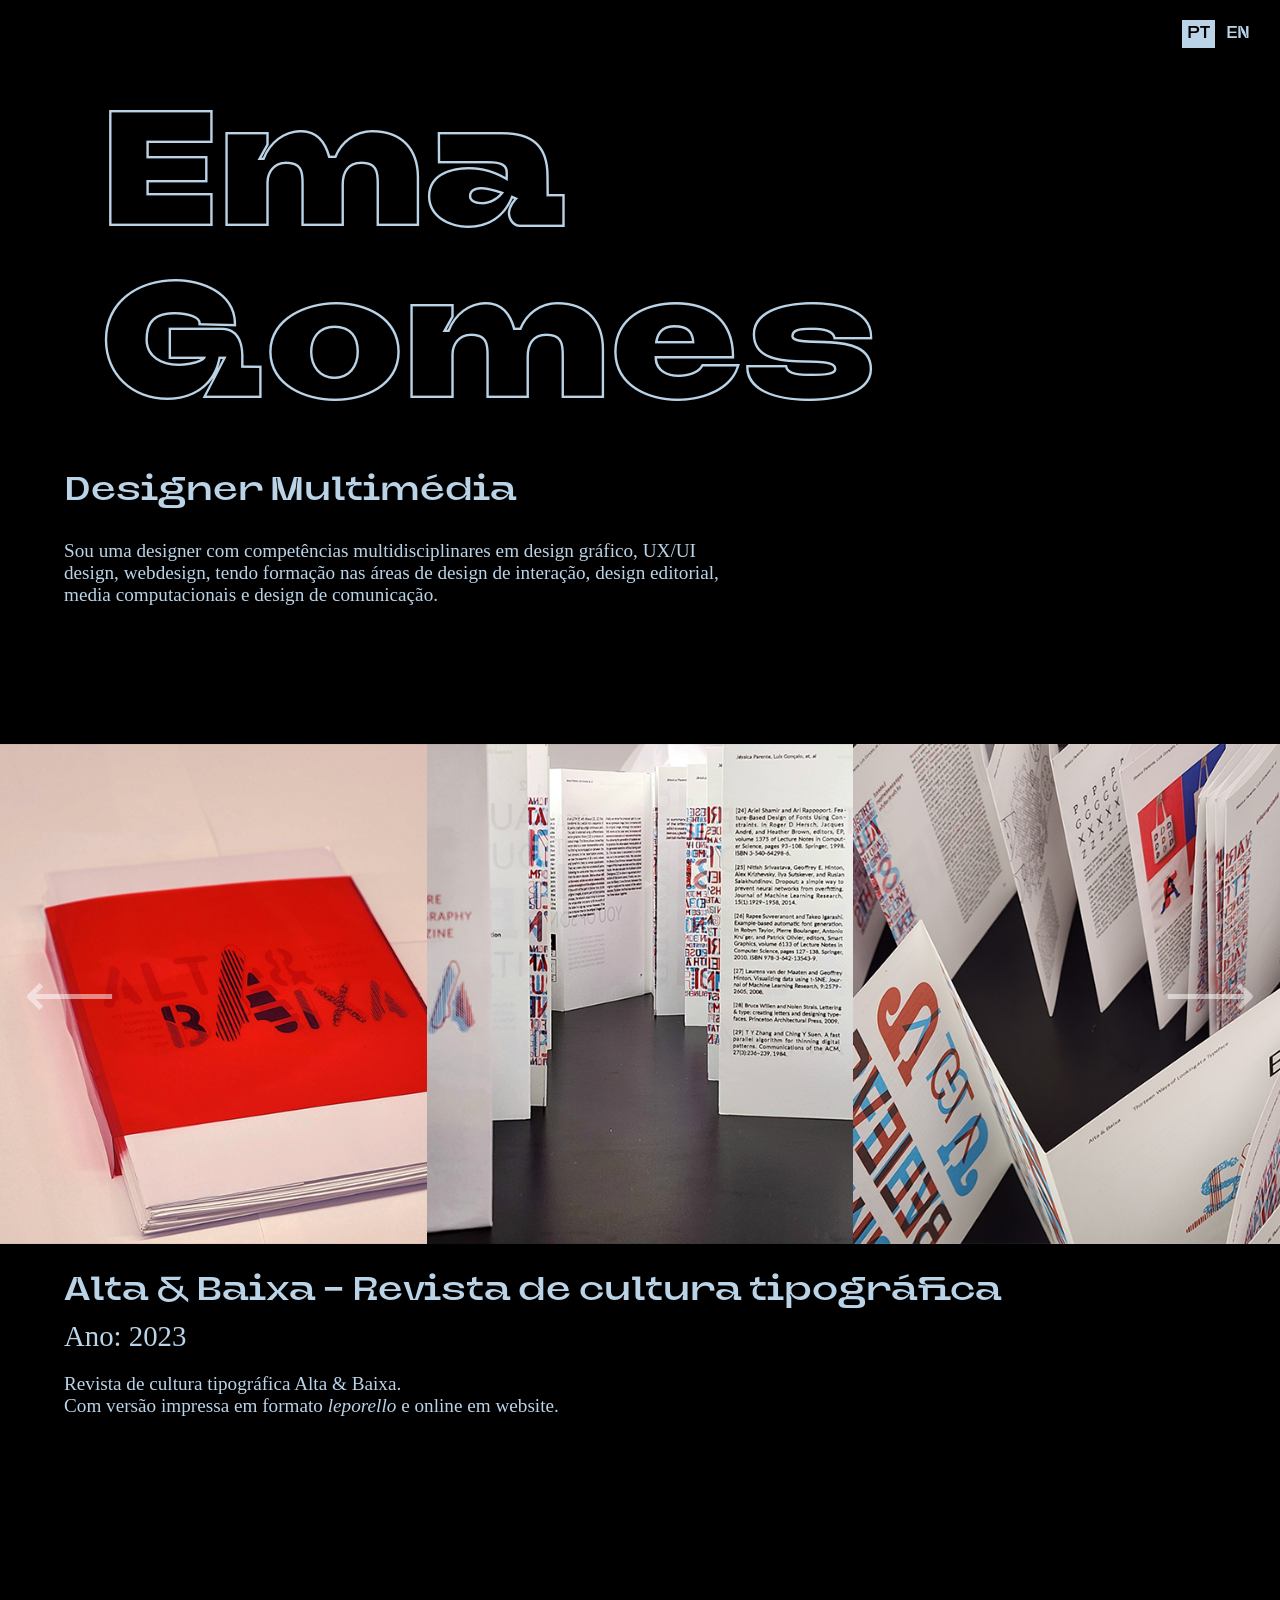
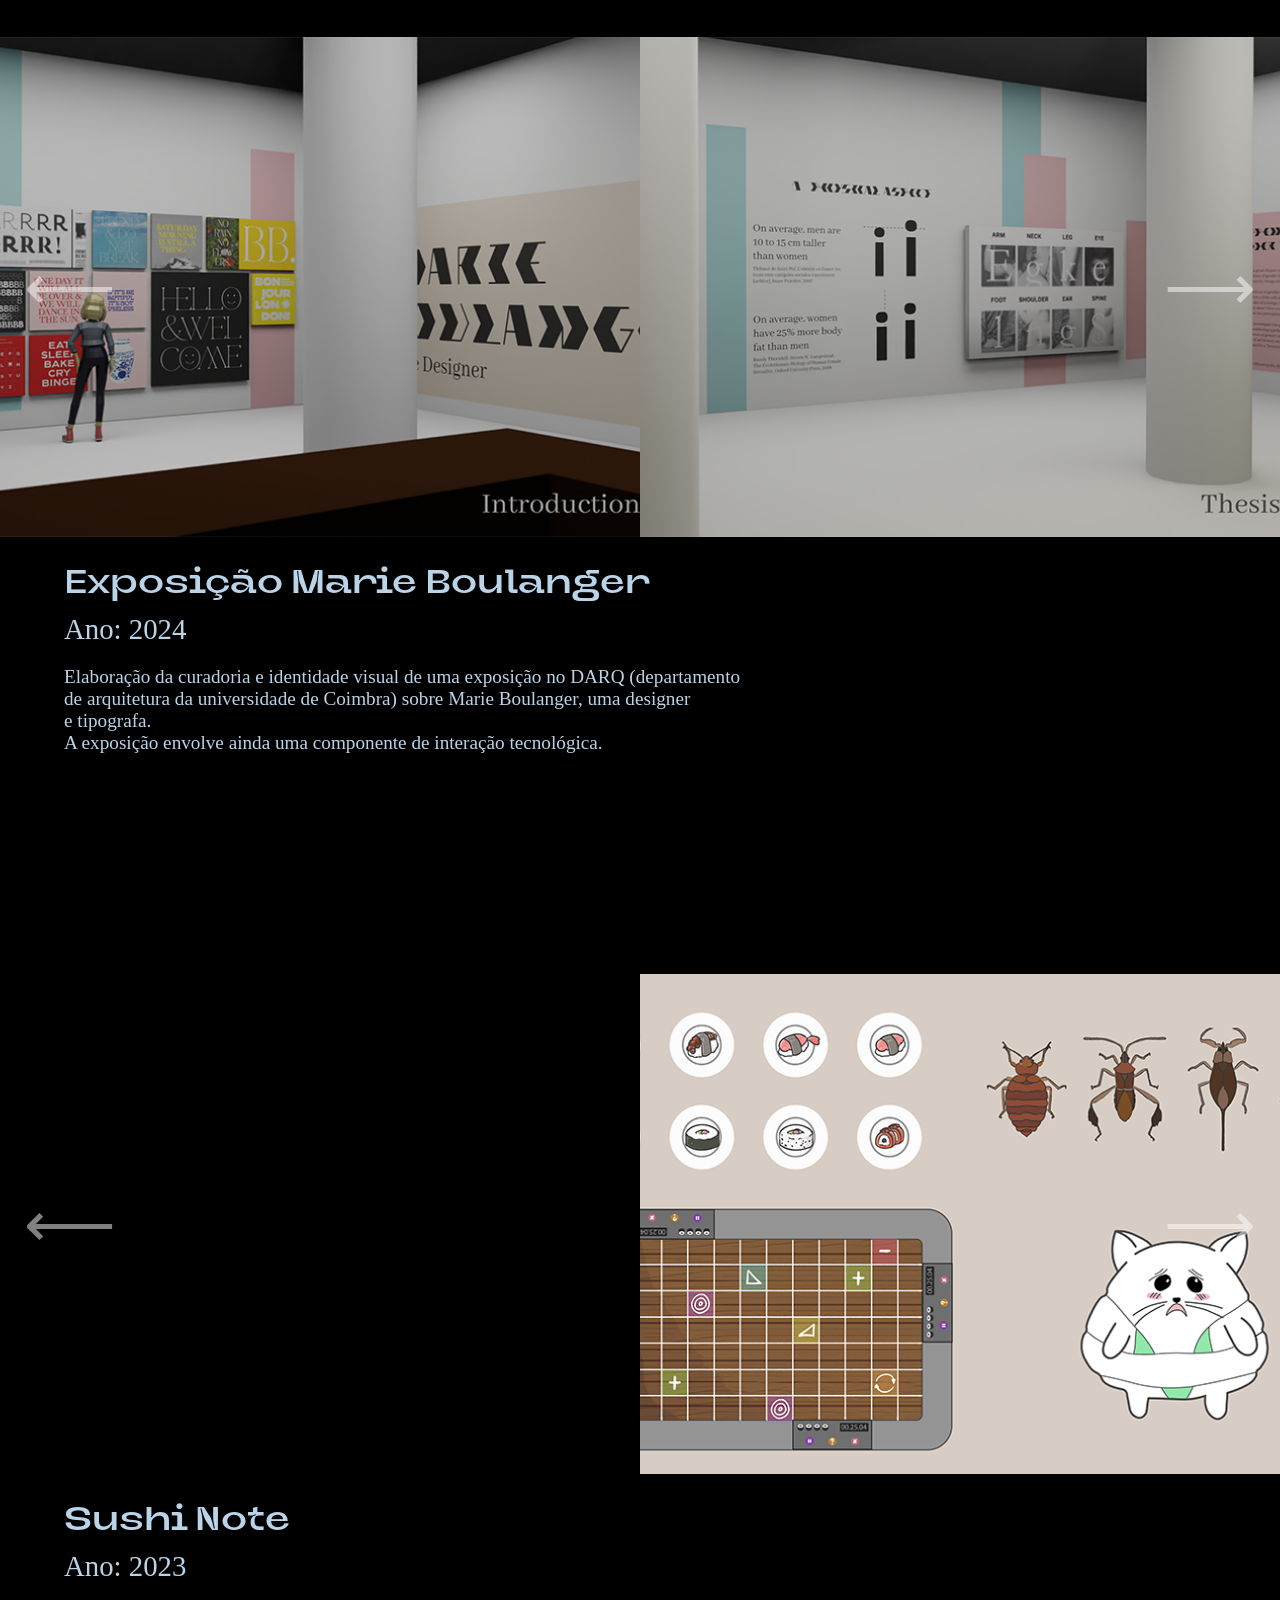
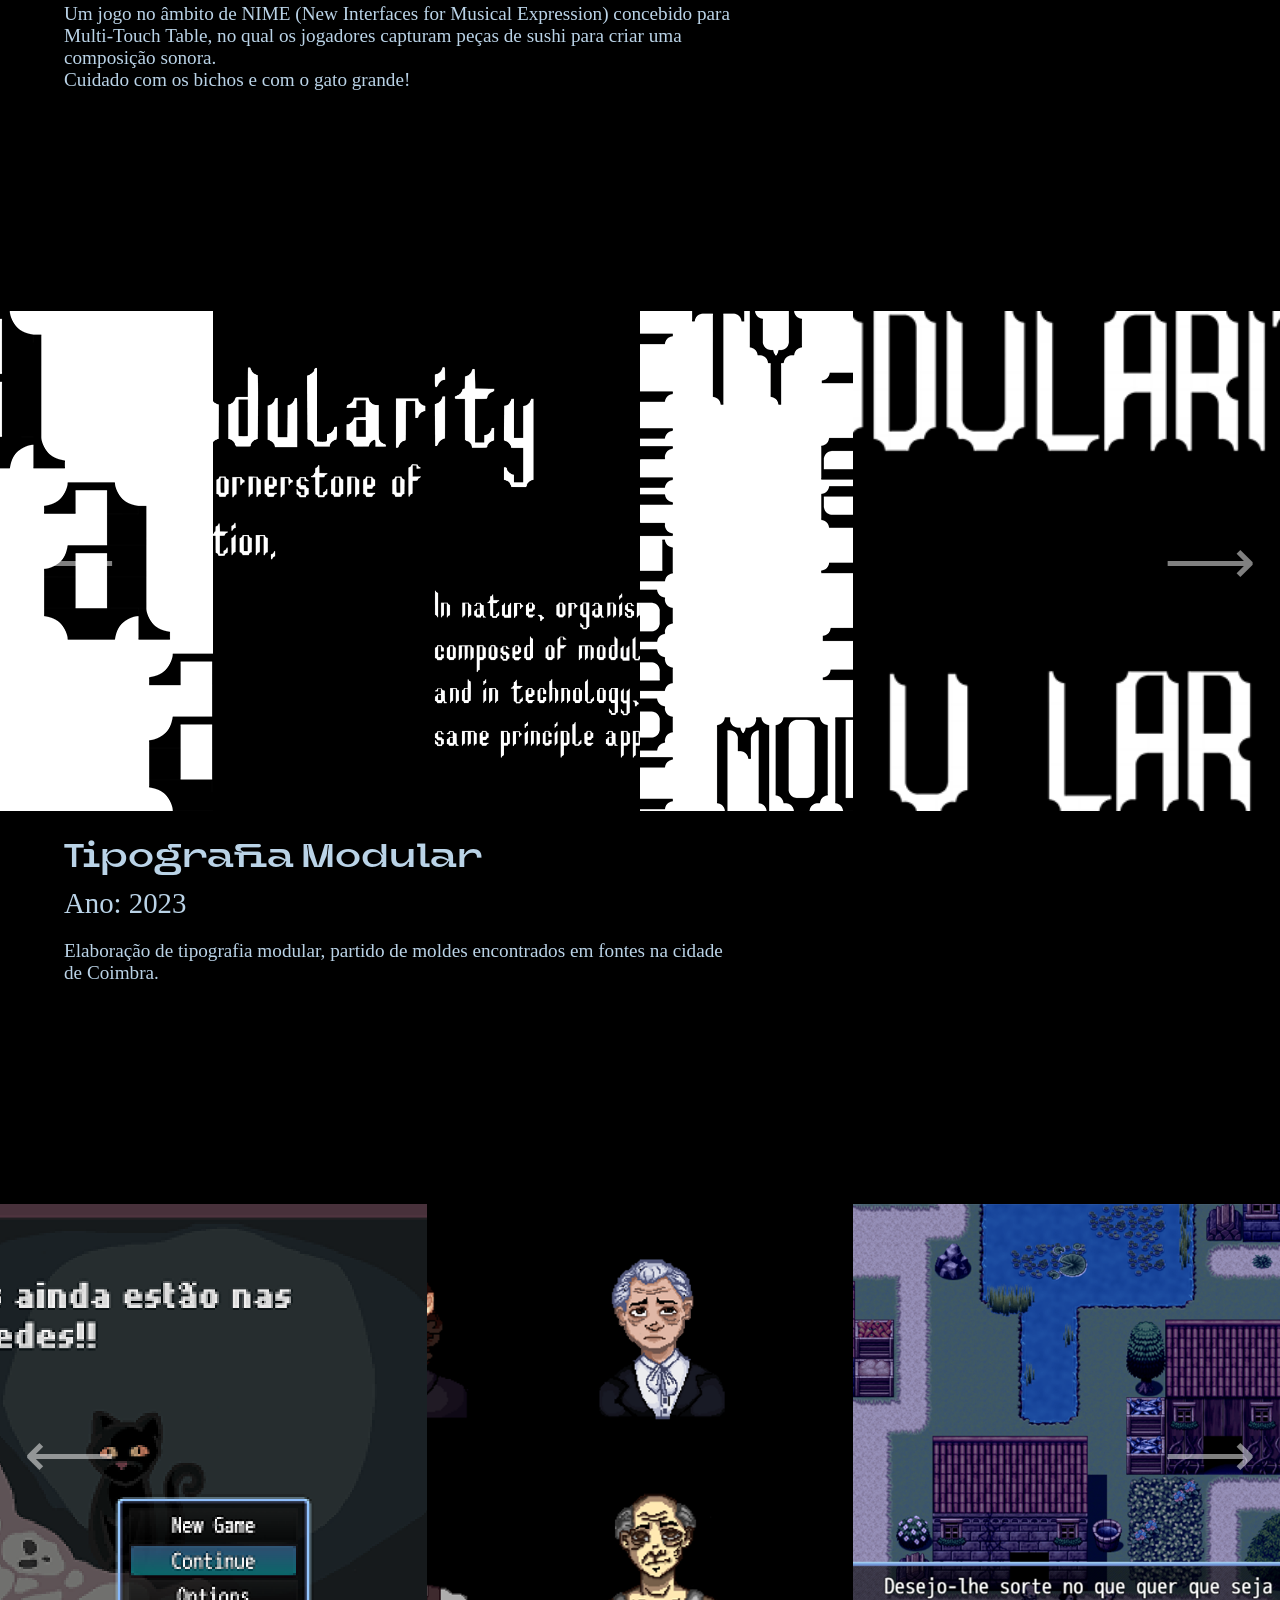
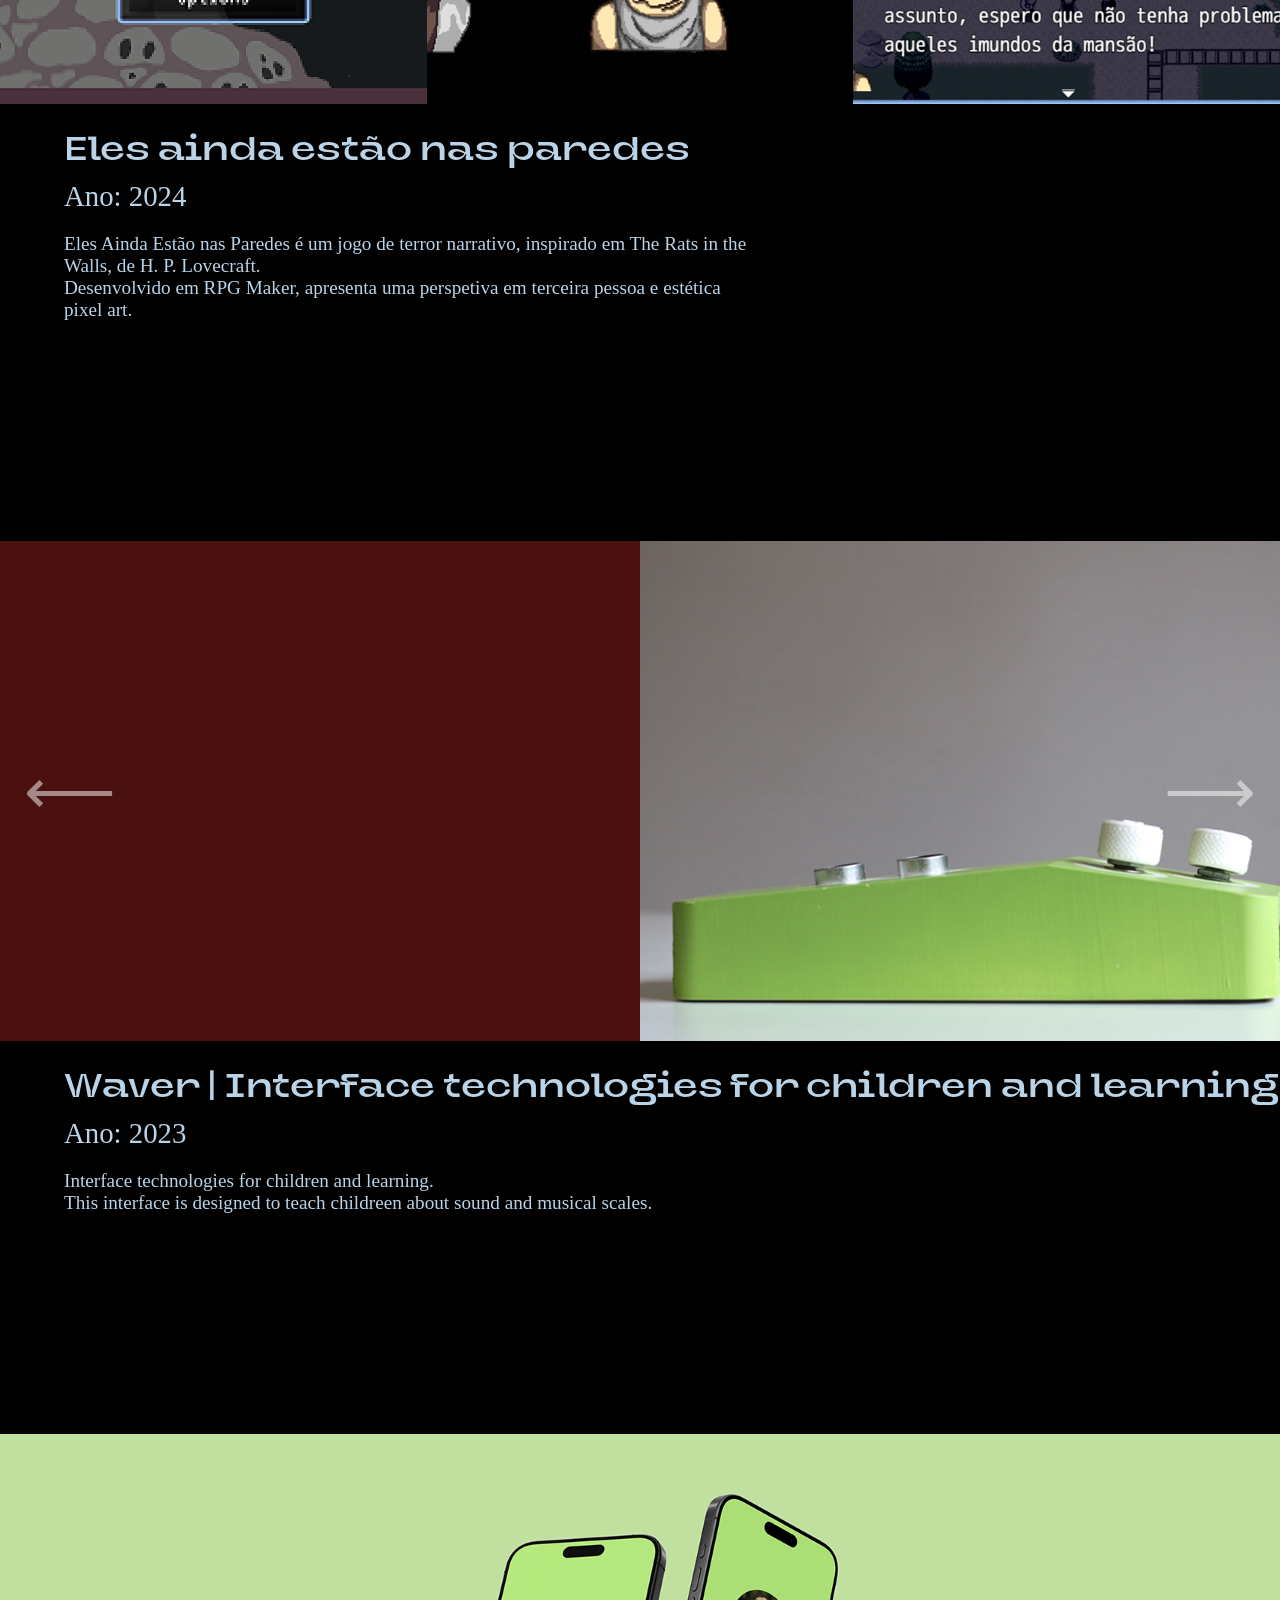
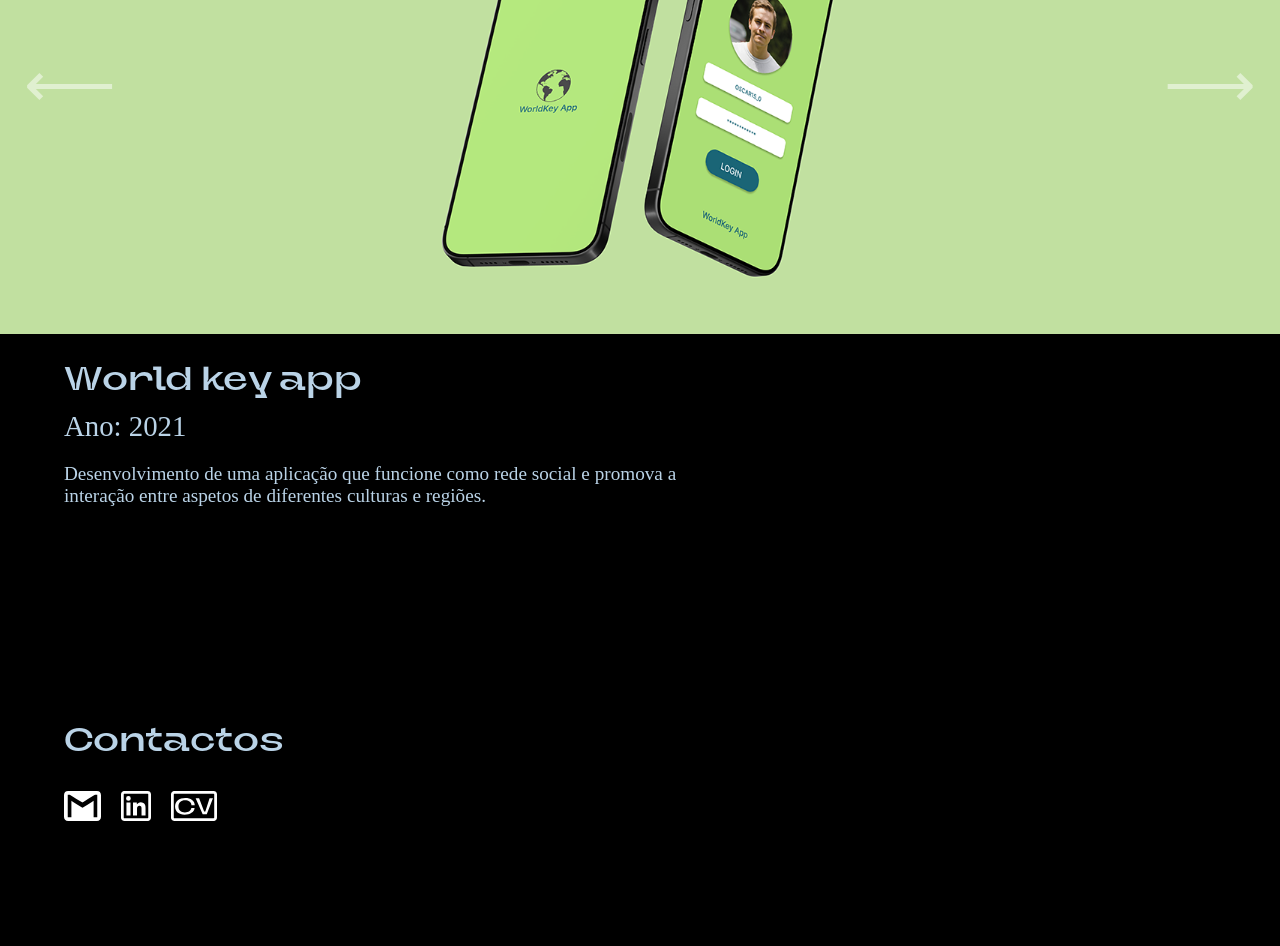
==== portfolio.html @ 7cb0d4c4 "Rename portefoleo.html to portfolio.html" ====
<!DOCTYPE html>
<html lang="pt">
<head>
    <meta charset="UTF-8">
    <meta name="viewport" content="width=device-width, initial-scale=1.0">
    <link rel="stylesheet" href="css/port.css">
    <title>Portefóleo</title>
</head>
<body>

    <!-- <svg 
    viewBox="0 0 200 200"
    xmlns='http://www.w3.org/2000/svg'>

    <filter id='noiseFilter'>
        <feTurbulence 
        type='fractalNoise' 
        baseFrequency='0.85' 
        numOctaves='3' 
        stitchTiles='stitch' />
    </filter>

    <rect
        width='100%' 
        height='100%' 
        filter='url(#noiseFilter)' />
    </svg> 

    <rect width='100%' height='100%' filter='url(#noiseFilter)' />
    </svg>-->

    <div id = "noise"></div>
    <section className = "first-page">
        <div class="nome">
            <!-- <img id = "ema" src = "imagens/ema.png" height = 300px>
            <img id = "gomes"src = "imagens/gomes.png" height = 300px> -->
            <h1 class = "n pt">Ema Gomes</h1>
            <h3 class = "n2 pt">Designer Multimédia</h3>
            <p class = "desc desc1 pt">Sou uma designer com competências multidisciplinares em design gráfico, UX/UI design, webdesign, tendo formação nas áreas de design de interação, design editorial, media computacionais e design de comunicação.</p>

            <h1 class = "n en">Ema Gomes</h1>
            <h3 class = "n2 en">Multimedia Designer</h3>
            <p class = "desc desc1 en">I am a designer with multidisciplinary skills in graphic design, UX/UI design, and web design, with a background in interaction design, editorial design, computational media, and communication design.</p>

            <div class = "contactos">Contactos</div>
            <div class = "bt-pt">PT</div>
            <div class = "bt-en">EN</div>

            
        </div>
        
        <!-- <h1>Ema Gomes</h1> -->
        
        
        <!-- <p>Interaction <br/> User experience <br/> Editorial </p> -->
        <!-- <p>Picture</p> -->
        <!-- <p><a href="#portfoleo">See my portfoleo</a></p> -->
    </section>
    


    <section class="work-list">
        <!-- <h2 id = "portfoleo">Portefoleo</h2> -->

        <div class ="works">
            <div class = "work work1 w-altabaixa" data-carousel> <!--Ading scroll h-->
                <div class="imagens">
                    <button class="carrossel-button prev" data-carousel-button="prev">&#10229;</button>
                    <button class="carrossel-button next" data-carousel-button="next">&#10230;</button>
                    <div class = "slide" data-slides>
                        <div class = "item item-1" data-active>
                            <img id="capa-alta-baixa" src="imagens/altabaixa/Pictur1.png" alt="capa" height = 385px>
                            <img src="imagens/altabaixa/Picture8.png" alt="capa" height = 385px>
                            <img src="imagens/altabaixa/Picture9.png" alt="" height = 385px>
                        </div>
                        <div class = "item item-2" >
                            <img src="imagens/altabaixa/Picture3.png" alt="" height = 385px>
                            <img src="imagens/altabaixa/Picture4.png" alt="" height = 385px>
                            <img src="imagens/altabaixa/Picturee13.png" alt="" height = 385px>
                        </div>
                        <div class = "item item-3" >
                            <img src="imagens/altabaixa/Picture5.png" alt="" height = 385px>
                            <img src="imagens/altabaixa/Picture6.png" alt="" height = 385px>
                            <img src="imagens/altabaixa/Picture14.png" alt="" height = 385px>
                        </div>
                        <div class = "item item-4" >
                            <iframe width="560" height="315" src="https://www.youtube.com/embed/4wIBXb7jiBE?si=EVlKuIB4QHSi4cDA" title="YouTube video player" frameborder="0" allow="accelerometer; autoplay; clipboard-write; encrypted-media; gyroscope; picture-in-picture; web-share" referrerpolicy="strict-origin-when-cross-origin" allowfullscreen></iframe>
                        </div>
                        <div class = "item item-5">
                            <img src="imagens/altabaixa/poster1.png" alt="" height = 385px>
                            <img src="imagens/altabaixa/poster2.png" alt="" height = 385px>
                            <img src="imagens/altabaixa/poster3.png" alt="" height = 385px>
                            <img src="imagens/altabaixa/poster4.png" alt="" height = 385px>
                        </div>
                    </div>
                </div>

                <div class="imagens-mobile" data-carousel>
                        <button class="carrossel-button-mobile prev" data-carousel-button-mobile="prev">&#10229;</button>
                        <button class="carrossel-button-mobile next" data-carousel-button-mobile="next">&#10230;</button>
                        <div class = "slide" data-slides>
                            <div class = "item item-1" data-active>
                                <img id="capa-alta-baixa" src="imagens/altabaixa/Pictur1.png" alt="capa" height = 385px>
                            </div>
                            <div class = "item item-2">
                                <img src="imagens/altabaixa/Picture8.png" alt="capa" height = 385px>
                            </div>
                            <div class = "item item-3">
                                <img src="imagens/altabaixa/Picture9.png" alt="" height = 385px>
                            </div>
                            <div class = "item item-4">
                                <img src="imagens/altabaixa/Picture3.png" alt="" height = 385px>
                            </div>
                            <div class = "item item-5">
                                <img src="imagens/altabaixa/Picture4.png" alt="" height = 385px>
                            </div>
                            <div class = "item item-6">
                                <img src="imagens/altabaixa/Picturee13.png" alt="" height = 385px>
                            </div>
                            <div class = "item item-7">
                                <img src="imagens/altabaixa/Picture5.png" alt="" height = 385px>
                            </div>
                            <div class = "item item-8">
                                <img src="imagens/altabaixa/Picture6.png" alt="" height = 385px>
                            </div>
                            <div class = "item item-9">
                                <img src="imagens/altabaixa/Picture14.png" alt="" height = 385px>
                            </div>
                            <div class = "item item-10">
                                <iframe width="560" height="315" src="https://www.youtube.com/embed/4wIBXb7jiBE?si=EVlKuIB4QHSi4cDA" title="YouTube video player" frameborder="0" allow="accelerometer; autoplay; clipboard-write; encrypted-media; gyroscope; picture-in-picture; web-share" referrerpolicy="strict-origin-when-cross-origin" allowfullscreen></iframe>
                            </div>
                            <div class = "item item-11">
                                <img src="imagens/altabaixa/poster1.png" alt="" height = 385px>
                            </div>
                            <div class = "item item-12">
                                <img src="imagens/altabaixa/poster2.png" alt="" height = 385px>
                            </div>
                            <div class = "item item-13">
                                <img src="imagens/altabaixa/poster3.png" alt="" height = 385px>
                            </div>
                            <div class = "item item-14">
                                <img src="imagens/altabaixa/poster4.png" alt="" height = 385px>
                            </div>
                        </div>
                    </div>
                <h3 class="n3 pt">Alta & Baixa - Revista de cultura tipográfica</h3> 
                <p class="n3 pt">Ano: 2023</p>
                <p class = "desc pt">Revista de cultura tipográfica Alta & Baixa. <br> Com versão impressa em formato <i>leporello</i> e online em website.</p>

                <h3 class="n3 en">Alta & Baixa - Typography culture magazine</h3> 
                <p class="n3 en">Year: 2023</p>
                <p class = "desc en">Alta & Baixa, a typography culture magazine, available in a printed leporello format and as an online website.</p>
            </div>

            <div class = "work work2 w-marie">
                <div class = "imagens" data-carousel>
                    <button class="carrossel-button prev"  data-carousel-button="prev">&#10229;</button>
                    <button class="carrossel-button next"  data-carousel-button="next">&#10230;</button>
                    <div class = "slide" data-slides>
                        <div class = "item item-1" data-active>
                            <img src="imagens/marieboulanger/rooms/1.png" alt="" height = 485px>
                            <img src="imagens/marieboulanger/rooms/2.png" alt="" height = 485px>
                            
                            <!-- <img src="imagens/marieboulanger/p3.png" alt="" height = 285px> -->
                        </div>
                        <div class = "item item-2">
                            <img src="imagens/marieboulanger/p1.png" alt="" height = 485px>
                            <img src="imagens/marieboulanger/p2.png" alt="" height = 485px>
                        </div>
                        <div class = "item item-3">
                            <img src="imagens/marieboulanger/rooms/3.png" alt="" height = 485px>
                            <img src="imagens/marieboulanger/rooms/4.png" alt="" height = 485px>
                        </div>
                        <div class = "item item-4">
                            <!-- <video autoplay muted loop poster="??" height="485">
                                <source src="imagens/marieboulanger/36_Days_Type.mp4" type="video/mp4">
                            </video> -->
                            <iframe width="560" height="315" src="https://www.youtube.com/embed/sMbvD4n1VCU?si=5AUsHTsv8pdJV5V3" title="YouTube video player" frameborder="0" allow="accelerometer; autoplay; clipboard-write; encrypted-media; gyroscope; picture-in-picture; web-share" referrerpolicy="strict-origin-when-cross-origin" allowfullscreen></iframe>
                            <img src="imagens/marieboulanger/rooms/5.png" alt="" height = 485px>                        
                        </div>
                        <div class = "item item-4">
                            <img src="imagens/marieboulanger/rooms/6.png" alt="" height = 485px>
                            <img src="imagens/marieboulanger/rooms/7.png" alt="" height = 485px>
                        </div>
                        <div class = "item item-4">
                            <img src="imagens/marieboulanger/p3.png" alt="" height = 485px>
                            <iframe width="560" height="315" src="https://www.youtube.com/embed/MCFWyleUCBg?si=Qqrh56YI_nTz22EN" title="YouTube video player" frameborder="0" allow="accelerometer; autoplay; clipboard-write; encrypted-media; gyroscope; picture-in-picture; web-share" referrerpolicy="strict-origin-when-cross-origin" allowfullscreen></iframe>
                        </div>
                    </div>
                    <!--Falta colocar a parte dos mockups e posters-->
                </div>

                <div class="imagens-mobile" data-carousel>
                    <button class="carrossel-button-mobile prev" data-carousel-button-mobile="prev">&#10229;</button>
                    <button class="carrossel-button-mobile next" data-carousel-button-mobile="next">&#10230;</button>
                    <div class = "slide" data-slides>
                        <div class = "item item-1" data-active>
                            <img src="imagens/marieboulanger/rooms/1.png" alt="" height = 485px>
                        </div>
                        <div class = "item item-2">
                            <img src="imagens/marieboulanger/rooms/2.png" alt="" height = 485px>
                        </div>
                        <div class = "item item-3">
                            <img src="imagens/marieboulanger/p1.png" alt="" height = 485px>
                        </div>
                        <div class = "item item-4">
                            <img src="imagens/marieboulanger/p2.png" alt="" height = 485px>
                        </div>
                        <div class = "item item-5">
                            <img src="imagens/marieboulanger/rooms/3.png" alt="" height = 485px>
                        </div>
                        <div class = "item item-6">
                            <img src="imagens/marieboulanger/rooms/4.png" alt="" height = 485px>
                        </div>
                        <div class = "item item-7">
                            <iframe width="560" height="315" src="https://www.youtube.com/embed/sMbvD4n1VCU?si=5AUsHTsv8pdJV5V3" title="YouTube video player" frameborder="0" allow="accelerometer; autoplay; clipboard-write; encrypted-media; gyroscope; picture-in-picture; web-share" referrerpolicy="strict-origin-when-cross-origin" allowfullscreen></iframe>
                        </div>
                        <div class = "item item-8">
                            <img src="imagens/marieboulanger/rooms/5.png" alt="" height = 485px>
                        </div>
                        <div class = "item item-9">
                            <img src="imagens/marieboulanger/rooms/6.png" alt="" height = 485px>
                        </div>
                        <div class = "item item-10">
                            <img src="imagens/marieboulanger/rooms/7.png" alt="" height = 485px>
                        </div>
                        <div class = "item item-11">
                            <img src="imagens/marieboulanger/p3.png" alt="" height = 485px>
                        </div>
                        <div class = "item item-12">
                            <iframe width="560" height="315" src="https://www.youtube.com/embed/MCFWyleUCBg?si=Qqrh56YI_nTz22EN" title="YouTube video player" frameborder="0" allow="accelerometer; autoplay; clipboard-write; encrypted-media; gyroscope; picture-in-picture; web-share" referrerpolicy="strict-origin-when-cross-origin" allowfullscreen></iframe>
                        </div>
                    </div>
                </div>
                <h3 class="n3 pt">Exposição Marie Boulanger</h3>
                <p class="n3 pt">Ano: 2024</p>
                <p class="desc pt">Elaboração da curadoria e identidade visual de uma exposição no DARQ (departamento de arquitetura da universidade de Coimbra) sobre Marie Boulanger, uma designer e tipografa. <br> A exposição envolve ainda uma componente de interação tecnológica.</p>

                <h3 class="n3 en">Marie Boulanger exhibition</h3>
                <p class="n3 en">Year: 2024</p>
                <p class="desc en">Development of the curatorial concept and visual identity for an exhibition at DARQ (Department of Architecture, University of Coimbra) about Marie Boulanger, a designer and typographer.The exhibition also includes a technological interaction component.</p>
            </div>

            <div class = "work work3 w-sushinote">
                <div class = "imagens" data-carousel>
                    <button class="carrossel-button prev" data-carousel-button="prev">&#10229;</button>
                    <button class="carrossel-button next" data-carousel-button="next">&#10230;</button>
                    <div class = "slide" data-slides>
                        <div class = "item item-1" data-active>
                            <iframe width="560" height="315" src="https://www.youtube.com/embed/Fs2k1uYYgh0?si=ehAZXRCUzp5EtNRN" title="YouTube video player" frameborder="0" allow="accelerometer; autoplay; clipboard-write; encrypted-media; gyroscope; picture-in-picture; web-share" referrerpolicy="strict-origin-when-cross-origin" allowfullscreen></iframe>
                            <img src="imagens/sushinote/elements.png" alt="" height = 485px>
                        </div>

                        <div class = "item item-2">
                            <iframe width="560" height="315" src="https://www.youtube.com/embed/pf9GirSOovY?si=-qsAGAyyQZOoTmWD" title="YouTube video player" frameborder="0" allow="accelerometer; autoplay; clipboard-write; encrypted-media; gyroscope; picture-in-picture; web-share" referrerpolicy="strict-origin-when-cross-origin" allowfullscreen></iframe>
                            
                        </div>
                        
                        <!-- <div class = "item item-3">
                            <img src="imagens/sushinote/one.gif" alt="" height = 285px>
                            <img src="imagens/sushinote/two.png" alt="" height = 285px>             
                        </div>

                        <div class = "item item-4">
                            <img src="imagens/sushinote/three.gif" alt="" height = 285px>
                            <img src="imagens/sushinote/four.png" alt="" height = 285px>  
                        </div> -->

                        <div class = "item item-3">
                            <!-- <video autoplay muted loop poster="??" height="485">
                                <source src="imagens/sushinote/prototype.mp4" type="video/mp4">
                            </video> -->
                            <iframe width="560" height="315" src="https://www.youtube.com/embed/y2a5HXGPTXo?si=jwbASb5cFgnd18TG" title="YouTube video player" frameborder="0" allow="accelerometer; autoplay; clipboard-write; encrypted-media; gyroscope; picture-in-picture; web-share" referrerpolicy="strict-origin-when-cross-origin" allowfullscreen></iframe>
                            <img src="imagens/sushinote/paper2.jpg" alt="" height = 485px>
                            <img src="imagens/sushinote/paper.jpg" alt="" height = 485px>
                        </div>
                    </div>
                </div>
                <div class="imagens-mobile" data-carousel>
                    <button class="carrossel-button-mobile prev" data-carousel-button-mobile="prev">&#10229;</button>
                    <button class="carrossel-button-mobile next" data-carousel-button-mobile="next">&#10230;</button>
                    <div class = "slide" data-slides>
                        <div class = "item item-1" data-active>
                            <iframe width="560" height="315" src="https://www.youtube.com/embed/Fs2k1uYYgh0?si=ehAZXRCUzp5EtNRN" title="YouTube video player" frameborder="0" allow="accelerometer; autoplay; clipboard-write; encrypted-media; gyroscope; picture-in-picture; web-share" referrerpolicy="strict-origin-when-cross-origin" allowfullscreen></iframe>
                        </div>
                        <div class = "item item-2">
                            <img src="imagens/sushinote/elements.png" alt="" height = 485px>
                        </div>
                        <div class = "item item-3">
                            <iframe width="560" height="315" src="https://www.youtube.com/embed/pf9GirSOovY?si=-qsAGAyyQZOoTmWD" title="YouTube video player" frameborder="0" allow="accelerometer; autoplay; clipboard-write; encrypted-media; gyroscope; picture-in-picture; web-share" referrerpolicy="strict-origin-when-cross-origin" allowfullscreen></iframe>
                        </div>
                        <div class = "item item-4">
                            <iframe width="560" height="315" src="https://www.youtube.com/embed/y2a5HXGPTXo?si=jwbASb5cFgnd18TG" title="YouTube video player" frameborder="0" allow="accelerometer; autoplay; clipboard-write; encrypted-media; gyroscope; picture-in-picture; web-share" referrerpolicy="strict-origin-when-cross-origin" allowfullscreen></iframe>
                        </div>
                        <div class = "item item-5">
                            <img src="imagens/sushinote/paper2.jpg" alt="" height = 485px>
                        </div>
                        <div class = "item item-6">
                            <img src="imagens/sushinote/paper.jpg" alt="" height = 485px>
                        </div>
                    </div>
                </div>                
                <h3 class="n3 pt">Sushi Note</h3>
                <p class="n3 pt">Ano: 2023</p>
                <p class="desc pt">Um jogo no âmbito de NIME (New Interfaces for Musical Expression) concebido para Multi-Touch Table, no qual os jogadores capturam peças de sushi para criar uma composição sonora.
                <br> Cuidado com os bichos e com o gato grande!</p>

                <h3 class="n3 en">Sushi Note</h3>
                <p class="n3 en">Year: 2023</p>
                <p class="desc en">A game developed within the scope of NIME (New Interfaces for Musical Expression), designed for a multi-touch table, in which players capture sushi pieces to create a sound composition.
                <br> Watch out for the creatures and the big cat!</p>
            </div>

            <div class = "work work4 w-tipografia">
                <div class = "imagens" data-carousel>
                    <button class="carrossel-button prev" data-carousel-button="prev">&#10229;</button>
                    <button class="carrossel-button next" data-carousel-button="next">&#10230;</button>
                    <div class = "slide" data-slides>
                        <div class = "item item-1" data-active>
                            <img class = "img-vertical" src="imagens/tipografiamodular/fonte1/post1.png" alt="" height = 485px>
                            <img class = "img-horizontal" src="imagens/tipografiamodular/f1_preto.png" alt="" height = 485px> 
                            <img class = "img-vertical" src="imagens/tipografiamodular/fonte1/post6.png" alt="" height = 485px>
                            <img class = "img-horizontal" src="imagens/tipografiamodular/fonte1/post22.png" alt="" height = 485px>  
                                                  
                        </div>
                        <div class = "item item-2"> 
                            <img class = "img-vertical" src="imagens/tipografiamodular/fonte2/post1.png" alt="" height = 485px>
                            <img class = "img-horizontal" src="imagens/tipografiamodular/f2_preto.png" alt="" height = 485px> 
                            <img class = "img-vertical" src="imagens/tipografiamodular/fonte2/post2.png" alt="" height = 485px>
                            <img class = "img-horizontal" src="imagens/tipografiamodular/fonte2/post3.png" alt="" height = 485px>  
                        </div>
                        <div class = "item item-3"> 
                            <img class = "img-vertical" src="imagens/tipografiamodular/fonte3/post1.png" alt="" height = 485px>
                            <img class = "img-horizontal" src="imagens/tipografiamodular/f3_preto.png" alt="" height = 485px> 
                            <img class = "img-vertical" src="imagens/tipografiamodular/fonte3/post3.png" alt="" height = 485px>
                            <img class = "img-horizontal" src="imagens/tipografiamodular/fonte3/post4.png" alt="" height = 485px>  
                        </div>
                    </div>
                </div>
                <div class="imagens-mobile" data-carousel>
                    <button class="carrossel-button-mobile prev" data-carousel-button-mobile="prev">&#10229;</button>
                    <button class="carrossel-button-mobile next" data-carousel-button-mobile="next">&#10230;</button>
                    <div class = "slide" data-slides>
                        <div class = "item item-1" data-active>
                            <img class = "img-vertical" src="imagens/tipografiamodular/fonte1/post1.png" alt="" height = 485px>
                        </div>
                        <div class = "item item-2">
                            <img class = "img-horizontal" src="imagens/tipografiamodular/f1_preto.png" alt="" height = 485px>
                        </div>
                        <div class = "item item-3">
                            <img class = "img-vertical" src="imagens/tipografiamodular/fonte1/post6.png" alt="" height = 485px>
                        </div>
                        <div class = "item item-4">
                            <img class = "img-horizontal" src="imagens/tipografiamodular/fonte1/post22.png" alt="" height = 485px >
                        </div>
                        <div class = "item item-5">
                            <img class = "img-vertical" src="imagens/tipografiamodular/fonte2/post1.png" alt="" height = 485px>
                        </div>
                        <div class = "item item-6">
                            <img class = "img-horizontal" src="imagens/tipografiamodular/f2_preto.png" alt="" height = 485px>
                        </div>
                        <div class = "item item-7">
                            <img class = "img-vertical" src="imagens/tipografiamodular/fonte2/post2.png" alt="" height = 485px>
                        </div>
                        <div class = "item item-8">
                            <img class = "img-horizontal" src="imagens/tipografiamodular/fonte2/post3.png" alt="" height = 485px>
                        </div>
                        <div class = "item item-9">
                            <img class = "img-vertical" src="imagens/tipografiamodular/fonte3/post1.png" alt="" height = 485px>
                        </div>
                        <div class = "item item-10">
                            <img class = "img-horizontal" src="imagens/tipografiamodular/f3_preto.png" alt="" height = 485px> 
                        </div>
                        <div class = "item item-11">
                            <img class = "img-vertical" src="imagens/tipografiamodular/fonte3/post3.png" alt="" height = 485px>
                        </div>
                        <div class = "item item-12">
                            <img class = "img-horizontal" src="imagens/tipografiamodular/fonte3/post4.png" alt="" height = 485px>
                        </div>
                    </div>
                </div>                
                <h3 class="n3 pt">Tipografia Modular</h3>
                <p class="n3 pt">Ano: 2023</p>
                <p class="desc pt">Elaboração de tipografia modular, partido de moldes encontrados em fontes na cidade de Coimbra.</p>

                <h3 class="n3 en">Modular Typography</h3>
                <p class="n3 en">Year: 2023</p>
                <p class="desc en">Development of a modular typeface based on molds found in signage across the city of Coimbra.</p>
            </div> 

            <div class = "work work5 w-ratosparedes">
                <div class = "imagens" data-carousel>
                    <button class="carrossel-button prev" data-carousel-button="prev">&#10229;</button>
                    <button class="carrossel-button next" data-carousel-button="next">&#10230;</button>
                    <div class = "slide" data-slides>
                        <div class = "item item-1" data-active>
                            <img src="imagens/ratos_paredes/menu_jogo.png" alt="" height = 385px>
                            <img src="imagens/ratos_paredes/personagens.png" alt="" height = 385px>
                            <img src="imagens/ratos_paredes/aldeia.png" alt="" height = 385px>
                            
                        </div>

                        <div class = "item item-2">
                            <img src="imagens/ratos_paredes/castelo.png" alt="" height = 385px>
                            <img src="imagens/ratos_paredes/cutscene1.png" alt="" height = 385px>
                            <img src="imagens/ratos_paredes/cutscene2.png" alt="" height = 385px>
                        </div>

                        <div class = "item item-3">
                            <img src="imagens/ratos_paredes/biblioteca.png" alt="" height = 385px>
                            <img src="imagens/ratos_paredes/porao.png" alt="" height = 385px>
                            <img src="imagens/ratos_paredes/quarto_jogo.png" alt="" height = 385px>
                        </div>
                    <!--Colocar vídeos de demo + making off-->
                    </div>
                </div>
                <div class="imagens-mobile" data-carousel>
                    <button class="carrossel-button-mobile prev" data-carousel-button-mobile="prev">&#10229;</button>
                    <button class="carrossel-button-mobile next" data-carousel-button-mobile="next">&#10230;</button>
                    <div class = "slide" data-slides>
                        <div class = "item item-1" data-active>
                            <img src="imagens/ratos_paredes/menu_jogo.png" alt="" height = 385px>
                        </div>
                        <div class = "item item-2">
                            <img src="imagens/ratos_paredes/personagens.png" alt="" height = 385px>
                        </div>
                        <div class = "item item-3">
                            <img src="imagens/ratos_paredes/aldeia.png" alt="" height = 385px>
                        </div>
                        <div class = "item item-4">
                            <img src="imagens/ratos_paredes/castelo.png" alt="" height = 385px>
                        </div>
                        <div class = "item item-5">
                            <img src="imagens/ratos_paredes/cutscene1.png" alt="" height = 385px>
                        </div>
                        <div class = "item item-6">
                            <img src="imagens/ratos_paredes/cutscene2.png" alt="" height = 385px>
                        </div>
                        <div class = "item item-7">
                            <img src="imagens/ratos_paredes/biblioteca.png" alt="" height = 385px>
                        </div>
                        <div class = "item item-8">
                            <img src="imagens/ratos_paredes/porao.png" alt="" height = 385px>
                        </div>
                        <div class = "item item-9">
                            <img src="imagens/ratos_paredes/quarto_jogo.png" alt="" height = 385px>
                        </div>
                    </div>
                </div>
                <h3 class="n3 pt">Eles ainda estão nas paredes</h3>
                <p class="n3 pt">Ano: 2024</p>
                <p class="desc pt">Eles Ainda Estão nas Paredes é um jogo de terror narrativo, inspirado em The Rats in the Walls, de H. P. Lovecraft. <br>Desenvolvido em RPG Maker, apresenta uma perspetiva em terceira pessoa e estética pixel art.</p>

                <h3 class="n3 en">Eles ainda estão nas paredes</h3>
                <p class="n3 en">Year: 2024</p>
                <p class="desc en">Eles ainda estão nas paredes (They Are Still in the Walls) is a narrative horror game inspired by The Rats in the Walls by H. P. Lovecraft. <br>Developed in RPG Maker, it features a third-person perspective and a pixel art aesthetic.</p>
            </div>

            <div class = "work work6 w-waver">
                <div class = "imagens" data-carousel>
                    <button class="carrossel-button prev" data-carousel-button="prev">&#10229;</button>
                    <button class="carrossel-button next" data-carousel-button="next">&#10230;</button>
                    <div class = "slide" data-slides>
                        <div class = "item item-1" data-active>
                            <!-- <video autoplay muted loop poster="??" height="485">
                                <source src="imagens/waver/waver_video_f.mp4" type="">
                            </video> -->
                            <iframe width="560" height="315" src="https://www.youtube.com/embed/N--aQy02pJ4?si=dYFqsjOKTgSWaX5U" title="YouTube video player" frameborder="0" allow="accelerometer; autoplay; clipboard-write; encrypted-media; gyroscope; picture-in-picture; web-share" referrerpolicy="strict-origin-when-cross-origin" allowfullscreen></iframe>
                            <img src="imagens/waver/waver1.jpg" alt="" height = 485px>
                        </div>
                        <div class="item item-2">
                            <img src="imagens/waver/waver2.jpg" alt="" height = 485px>
                            <img src="imagens/waver/waver3.jpg" alt="" height = 485px>
                        </div>
                        <div class="item item-3">
                            <img src="imagens/waver/img1.png" alt="" height="485">
                            <img src="imagens/waver/img2.png" alt="" height="485">
                            <img src="imagens/waver/img3.png" alt="" height="485">
                        </div>
                        <!--Colocar interface digital (os 3 instrumentos) + desenhos iniciais-->
                    </div>
                </div>
                <div class="imagens-mobile" data-carousel>
                    <button class="carrossel-button-mobile prev" data-carousel-button-mobile="prev">&#10229;</button>
                    <button class="carrossel-button-mobile next" data-carousel-button-mobile="next">&#10230;</button>
                    <div class = "slide" data-slides>
                        <div class = "item item-1" data-active>
                            <iframe width="560" height="315" src="https://www.youtube.com/embed/N--aQy02pJ4?si=dYFqsjOKTgSWaX5U" title="YouTube video player" frameborder="0" allow="accelerometer; autoplay; clipboard-write; encrypted-media; gyroscope; picture-in-picture; web-share" referrerpolicy="strict-origin-when-cross-origin" allowfullscreen></iframe>
                        </div>
                        <div class = "item item-2">
                            <img src="imagens/waver/waver1.jpg" alt="" height = 485px>
                        </div>
                        <div class = "item item-3">
                            <img src="imagens/waver/waver2.jpg" alt="" height = 485px>
                        </div>
                        <div class = "item item-4">
                            <img src="imagens/waver/waver3.jpg" alt="" height = 485px>
                        </div>
                        <div class = "item item-5">
                            <img src="imagens/waver/img1.png" alt="" height="485">
                        </div>
                        <div class = "item item-6">
                            <img src="imagens/waver/img2.png" alt="" height="485">
                        </div>
                        <div class = "item item-7">
                            <img src="imagens/waver/img3.png" alt="" height="485">
                        </div>
                    </div>
                </div>                
                <h3 class="n3 pt">Waver | Interface technologies for children and learning</h3>
                <p class="n3 pt">Ano: 2023</p>
                <p class="desc pt">Interface technologies for children and learning.<br> This interface is designed to teach childreen about sound and musical scales.</p>

                <h3 class="n3 en">Waver | Interface technologies for children and learning</h3>
                <p class="n3 en">Year: 2023</p>
                <p class="desc en">This interface is designed to teach children about sound and musical scales.</p>
            </div>

            <div class = "work work7 w-app">
                <div class = "imagens" data-carousel>
                    <button class="carrossel-button prev" data-carousel-button="prev">&#10229;</button>
                    <button class="carrossel-button next" data-carousel-button="next">&#10230;</button>
                    <div class = "slide" data-slides>
                        <div class = "item item-1" data-active>
                            <img src="imagens/appworldkey/app.png" alt="" height = 485px>
                        </div>

                        <div class = "item item-2">
                            <img src="imagens/appworldkey/app1.png" alt="" height = 485px>
                        </div>

                        <div class = "item item-3">
                            <img src="imagens/appworldkey/app2.png" alt="" height = 485px>
                        </div>
                    </div>
                </div>
                <div class="imagens-mobile" data-carousel>
                    <button class="carrossel-button-mobile prev" data-carousel-button-mobile="prev">&#10229;</button>
                    <button class="carrossel-button-mobile next" data-carousel-button-mobile="next">&#10230;</button>
                    <div class = "slide" data-slides>
                        <div class = "item item-1" data-active>
                            <img src="imagens/appworldkey/app.png" alt="" height = 485px>
                        </div>
                        <div class = "item item-2">
                            <img src="imagens/appworldkey/app1.png" alt="" height = 485px>
                        </div>
                        <div class = "item item-3">
                            <img src="imagens/appworldkey/app2.png" alt="" height = 485px>
                        </div>
                    </div>
                </div>
                <h3 class="n3 pt">World key app</h3>
                <p class="n3 pt">Ano: 2021</p>
                <p class="desc pt">Desenvolvimento de uma aplicação que funcione como rede social e promova a interação entre aspetos de diferentes culturas e regiões.</p>

                <h3 class="n3 en">World key app</h3>
                <p class="n3 en">Year: 2021</p>
                <p class="desc en">Prototyping of an application designed as a social network that promotes interaction between aspects of different cultures and regions.</p>
            </div>

            <!-- <div class = "work work8">
                <div class = "imagens" data-carousel>
                    <button class="carrossel-button prev" data-carousel-button="prev">&#10229;</button>
                    <button class="carrossel-button next" data-carousel-button="next">&#10230;</button>
                    <div class = "slide" data-slides>
                        <div class = "item item-1">

                        </div>

                        <div class = "item item-2">
                            
                        </div>
                    </div>
                    
                </div>
                <h3>Dissertação</h3>
            </div> -->
            
        </div>

    </section>

    <section class="contacts">
        <h3 class = "n3 pt">Contactos</h3>
        <h3 class = "n3 en">Contacts</h3>
        <div class="desc contactos-lista">
            <a href="mailto:emalgomes@gmail.com"><img class="gmail" src="imagens/zcontactos/gmail.svg"></a>
            <a href="www.linkedin.com/in/ema-gomes-b867931bb"><img class="linkdin" src="imagens/zcontactos/lin.svg"></a>
            <a href=""><img class="cv" src="imagens/zcontactos/cv.svg"></a>
            
        </div>
        
    </section>


    
</body>
<script src = "js/port.js"></script>
</html>
---- css/port.css ----
:root{
    --background-color:#444A34;
    --background-color:#000000;
    /* --background-color:#B0A184; */
    --font-color: #BAD3E7;
}

*, *::before, *::after {
    box-sizing: border-box;
}

body{
    margin:0;
    padding: 0;
    background-color: var(--background-color);
    /* overflow-y: hidden; */
    overflow-x: hidden;
    
}

@font-face {
    font-family: "NeueMetanaNext-SemiBold";
    src: url('font/NeueMetanaNext-SemiBold.otf') format('opentype');
    font-weight: 600;
    font-style: normal;
} 

/*algo no kerning n ta bem*/

@font-face {
    font-family: "NeueMetanaNextOutline-Black";
    src: url('font/NeueMetanaNextOutline-Black.otf') format('opentype');
    font-weight: 600;
    font-style: normal;
} 

/* #noiseFilter{
    position: absolute;
    z-index: -1;
}  */



#noise {
  position: absolute;
  z-index: -1;
  width: 100%;
  height: 1900px;
  background-color: transparent;
  /* background: rgba(100, 100, 100, 0.6), */
  /* background: linear-gradient(to top, black, transparent), */
     background:url(https://grainy-gradients.vercel.app/noise.svg); 
    /* url(grain_1.svg); */

  filter: contrast(200%) brightness(20%);

  /* filter: invert(1); */
}

/* .nome{
    height: 700px;
} */

.n{
    margin-top: 0;
    padding: 100px;
    padding-bottom: 0px;
    margin-bottom: 10px;
}

#ema,#gomes{
    display: block;
    position: absolute;
    /* z-index: 2; */
}

#ema{
    top: 50px;
    left: 400px;
    transform:rotate(3deg);
    /* filter: drop-shadow(5px 5px 5px #222); */
    /* filter: invert(1); */
}

#ema:hover ~ #gomes, #ema:hover, #ema:hover { 
    filter: invert(1);
}


#gomes{
    top: 400px;
    left: 400px;
    transform: rota(-10deg);
    /* filter: drop-shadow(5px 5px 5px #222); */
    /* filter: invert(1); */
}


h1{
    font-family: "NeueMetanaNextOutline-Black";
    font-size: 10em;
    color: var(--font-color);
}

h2 {
    font-family: "NeueMetanaNext-SemiBold";
    font-size: 3em; 
    color: var(--font-color);
}

h3 {
    font-family: "NeueMetanaNext-SemiBold";
    font-size: 2em; 
    color: var(--font-color);
    margin-bottom: 10px;
}

.n2 {
    padding-left: 5%;
}

.n3 {
    padding-left: 5%;
}

p{
    font-family: "consolas";
    font-size: 1.8em; 
    color: var(--font-color);
    margin: 0;
}

.work{
    margin-bottom: 200px;
}

.desc{
    padding: 20px;;
    padding-left: 5%;
    font-size: 1.2em;
    width: 60%;
    text-wrap: pretty;
}

.desc1{
    margin-bottom: 100px;
}

.imagens, .slide{
    width: 100vw;
    height: 500px;
    position: relative; /*adicionado*/
    display: flex;
    gap: 4vw;
    margin: 0;
    overflow-x: scroll;
    /* overflow-x: hidden; */
    scroll-behavior: smooth;
    /* scroll-snap-type: x mandatory; */
    /* anchor-name: --my-carousel; */
    -webkit-overflow-scrolling: touch; 
    overflow-x: hidden;
}

.imagens-mobile{
    display: none;
}

/* .slide{
    overflow-x: hidden;
    overflow-y: hidden;
} */

.work1 .item img{
    width: calc(100%/3);
}

.work1 .item, .work3 .item, .work5 .item{
    background-color: #000000;
}

.work1 .item iframe{
    display: block;
    width: 860px;
    height:100%;
    /* object-fit: cover; */
    margin: auto;
}

.work1 .item-5 img{
    width: calc(100%/4);
}

img{
    height:100%;
    object-fit: cover;
}

.work2 .item img{
    width: calc(100%/2);
}

.work2 .item iframe{
    height: 100%;
    width: calc(100%/2);
}

.work3 .item img{
    width: calc(100%/2);
}

.work3 .item iframe{
    width: calc(100%/2);
    height: 100%;
}

.work3 .item iframe{
    width: calc(100%/2);
}

.work3 .item-2 iframe{
    display: block;
    margin: auto;
}

.work3 .item-3 img{
    width: calc(100%/4);
}
/* .work3 .item-2 iframe{
    display: block;
    margin: auto;
} */

.work4 .item .img-horizontal{
    width: calc(100%/3);
}
.work4 .item .img-vertical{
    width: calc(100%/6);
}

.work5 .item img{
    width: calc(100%/3)
} 

.work6 .item img{
    width: calc(100%/2);
}

.work6 .item iframe{
    width: calc(100%/2);
    height: 100%;
}

.work6 .item-3 img{
    width: calc(100%/3);
}

.work7 .item img{
    width: calc(100%/2.3);
    height: 100%;
}

.work7 .item img{
    display: block;
    margin: auto;
}

.en{
    display: none;
}

.bt-pt, .bt-en{
    display: flex;
    font-family: "NeueMetanaNext-SemiBold";
    font-size: 1em;
    color: var(--font-color);
    position: absolute;
    /* background-color: #6e2f2f; */
    top: 20px;
    right: 25px;
    /* height: 20px;
    width: 30px; */
    padding: 5px;
}

.bt-pt{
    right: 65px;
    
}

.bt-pt:hover, .bt-en:hover{
    background-color: #BAD3E7;
    /* width: 30px; */
    cursor:pointer;
    color: #000000;
    /* height: 20px;
    width: 30px; */
}



/* .imagens::scroll-button(*){
    border: 0;
    font-size: 2rem;
    background: none;
    color:#000000;
    opacity: 0.7;
    cursor: pointer;
    position: absolute;
    position-anchor: --my-caroussel;
    
} */

/* .imagens::scroll-button(*):hover,
.imagens::scroll-button(*):focus{
    opacity: 1;
}

.imagens::scroll-button(*):disabled{
    opacity:0.2;
    cursor: unset;
} */

/* .imagens::scroll-button(left){
    content: "◄" / "Previous";
    right: calc(anchor(left) - 70px);
    bottom: calc(anchor(top) + 13px);
}

.imagens::scroll-button(right){
    content: "►" / "Next";
    right: calc(anchor(left) - 70px);
    bottom: calc(anchor(top) + 13px);
} */

.slide{
    position: relative;
    overflow-x: hidden;
}

.item{
    position: absolute;
    background-color: rgba(173, 37, 37, 0.432);
    /* border: 1px solid brown; */
    /* padding: 20px; */

    flex: 0 0 100%;
    scroll-snap-align: center;
    font-size: 0;
    inset: 0; /*adicionado*/
    opacity: 0;/*adicionado*/
    margin:0;/*adicionado*/
    padding:0;/*adicionado*/
    pointer-events: none;
}

.item[data-active]{
    opacity: 1;
    pointer-events: all;
    overflow-x: hidden;
}

/* slide in from the right (next)*/
@keyframes slideInFromRight {
    from { transform: translate(100%); }
    to { transform: translate(0%);}
}

/*slide in from the left (prev)*/
@keyframes slideInFromLeft {
    from { transform: translateX(-100%) }
    to { transform: translateX(0); }
}

.item[data-active][data-direction = "next"] {
    animation: slideInFromRight 0.4s ease forwards;
}

.item[data-active][data-direction = "prev"] {
    animation: slideInFromLeft 0.4s ease forwards;
}

.carrossel-button{
    position: absolute;
    background: none;
    border: none;
    font-size: 4rem;
    top: 50%;
    z-index: 2;
    transform: translateY(-50%);
    color: rgba(255, 255, 255, .5);
    cursor: pointer;
    /* border-radius: .25rem; */
    padding: 0 .5rem;
    /* background-color: rgba(0, 0, 0, .1); */
}

.carrossel-button:hover,
.carrossel-button:focus{
    color:white;
    /* background-color: rgba(0, 0, 0, .2); */
}

/* .carrossel-button:focus{
    outline: 1px solid black;
} */

.carrossel-button.prev {
    left: 1rem;

}

.carrossel-button.next {
    right: 1rem;

}


.work7 .item{
    background-color: #C1E0A0;
   
}


#capa-alta-baixa{
    filter: hue-rotate(7deg);
    /* filter: saturate(200%); */
}

@media screen and (max-width: 800px){
    h1{
        font-size: 7em;

    }

    .n{
        margin-top: 40px;
        padding: 50px;
        padding-bottom: 50px;
        margin-bottom: 10px;
    }

    .imagens{
        display: none;
    }

    .imagens-mobile{
        width: 100vw;
        height: 500px;
        position: relative; /*adicionado*/
        display: flex;
        gap: 4vw;
        margin: 0;
        overflow-x: scroll;
        /* overflow-x: hidden; */
        scroll-behavior: smooth;
        /* scroll-snap-type: x mandatory; */
        /* anchor-name: --my-carousel; */
        -webkit-overflow-scrolling: touch; 
        overflow-x: hidden;
    }

    .work4 .imagens-mobile .item{
        display: flex;
        justify-content: center;
        background-color: #000000;
    }

    .imagens-mobile .item img{
        width: calc(100%);
    }

    .imagens-mobile .item iframe{
        width: calc(100%);
    }

    .work4 .item .img-vertical{
        width: auto;
    }

    .work4 .item .img-horizontal{
        width: auto;
    }

    .carrossel-button-mobile{
        position: absolute;
        background: none;
        border: none;
        font-size: 4rem;
        top: 50%;
        z-index: 2;
        transform: translateY(-50%);
        color: rgba(255, 255, 255, .5);
        cursor: pointer;
        /* border-radius: .25rem; */
        padding: 0 .5rem;
        /* background-color: rgba(0, 0, 0, .1); */
    }

    .carrossel-button-mobile:hover,
    .carrossel-button-mobile:focus{
        color:white;
        /* background-color: rgba(0, 0, 0, .2); */
    }

    /* .carrossel-button:focus{
        outline: 1px solid black;
    } */

    .carrossel-button-mobile.prev {
        left: 1rem;

    }

    .carrossel-button-mobile.next {
        right: 1rem;

    }

    .desc{
        padding: 20px;
        padding-left: 7%;
        padding-right: 7%;
        font-size: 1.2em;
        width: 100%;
        text-wrap: pretty;
    }

    .desc1{
        margin-bottom: 120px;
    }

    .n2 {
        margin-top: 30px;
        padding-left: 7%;
    }

    .n3 {
        padding-left: 7%;
    }

    h3{
        font-size: 1.6em;
    }
}

@media screen and (max-width: 600px){
    h1{
        font-size: 5em;

    }
}

@media screen and (max-width: 450px) {
    h1{
        font-size: 4em;

    }
}


.linkdin{
    height:30px;
    width: 30px;
}

.gmail, .cv{
    height:30px;
}

.contactos-lista{
    display: flex;
    gap: 20px;

    margin-bottom: 100px;
}
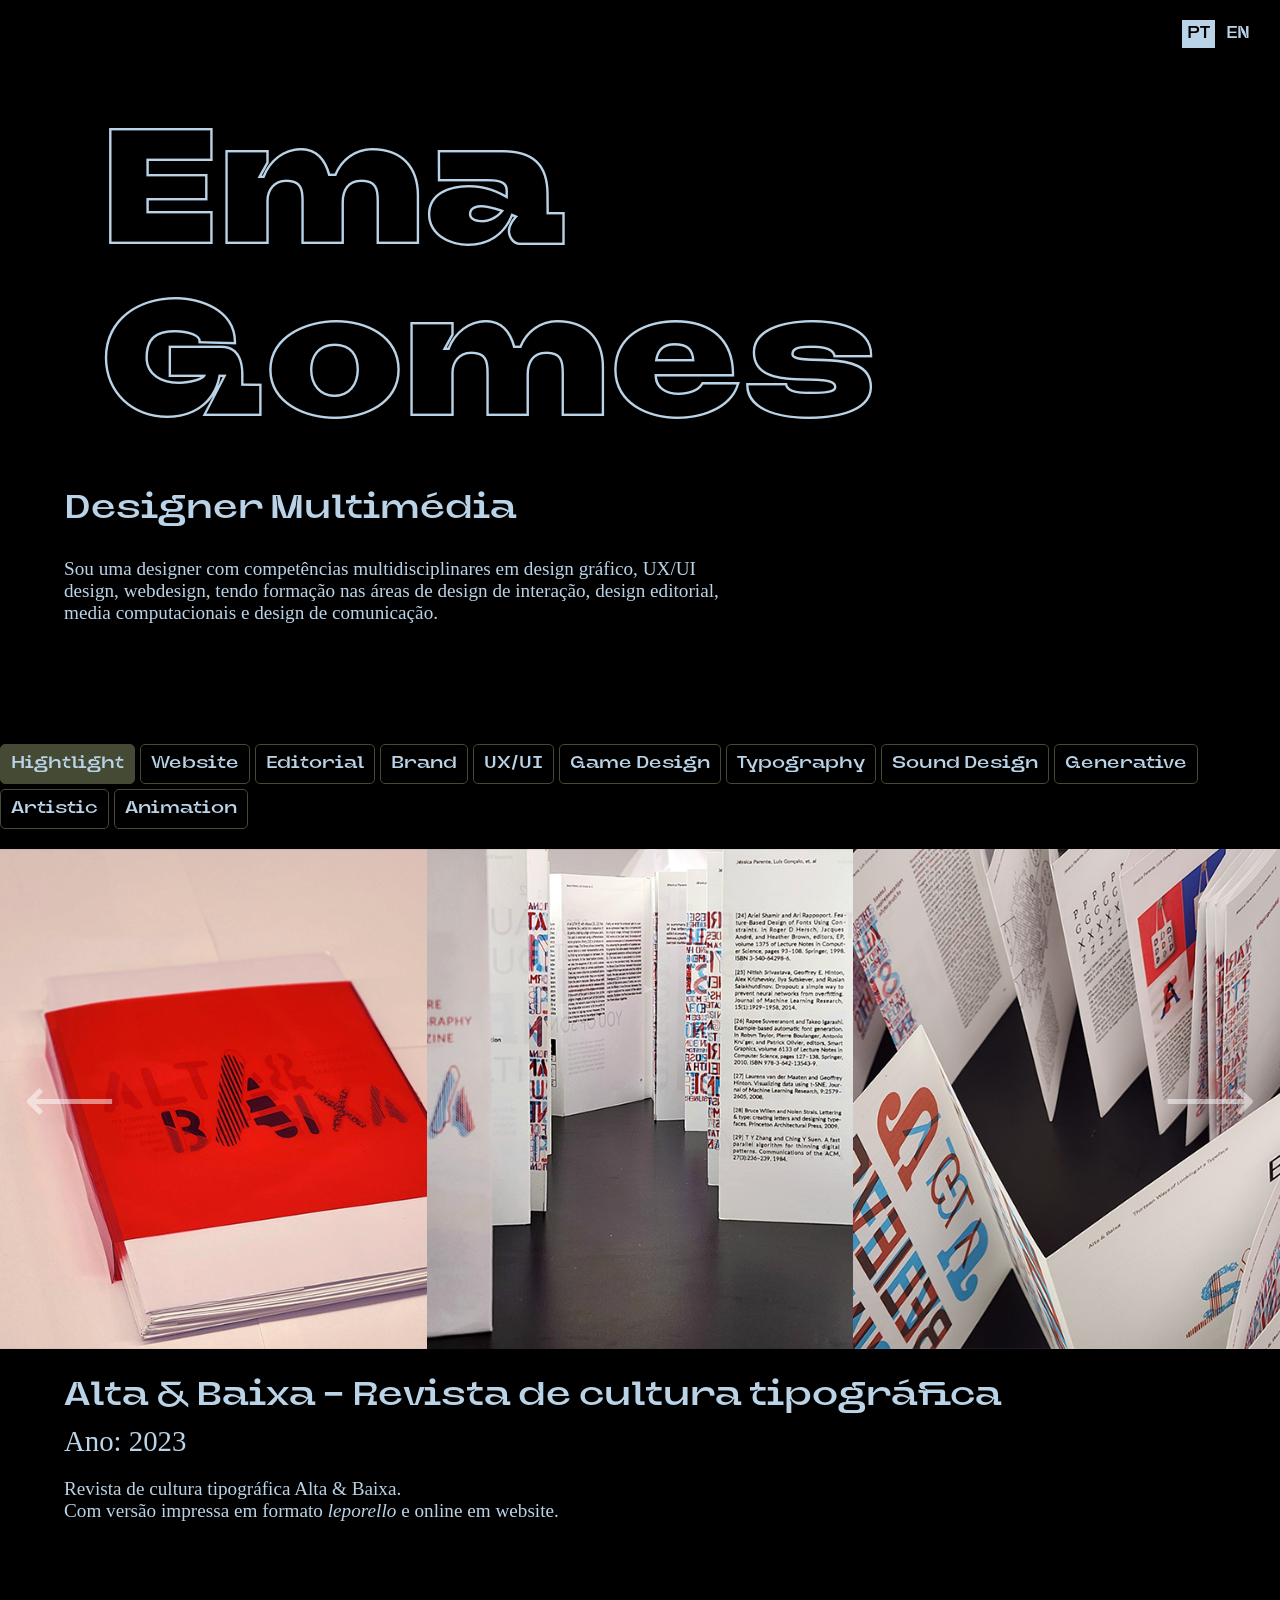
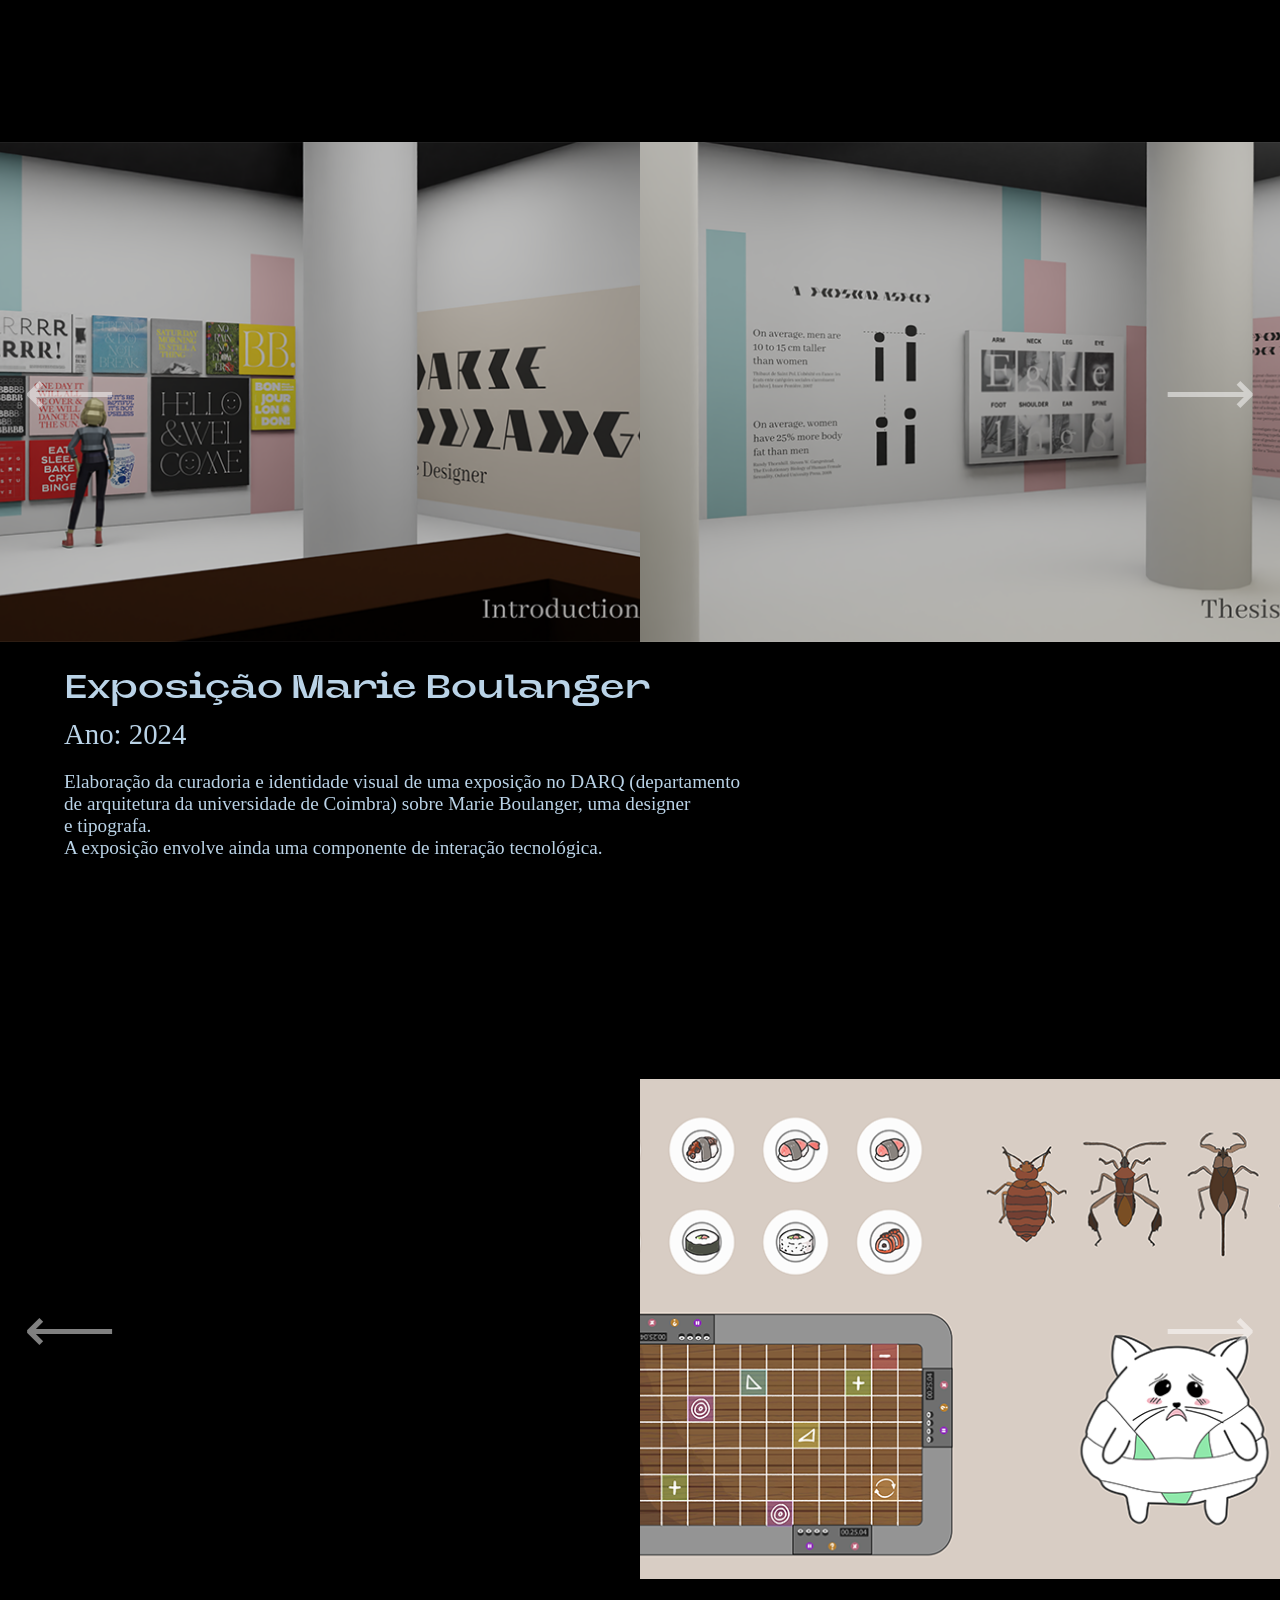
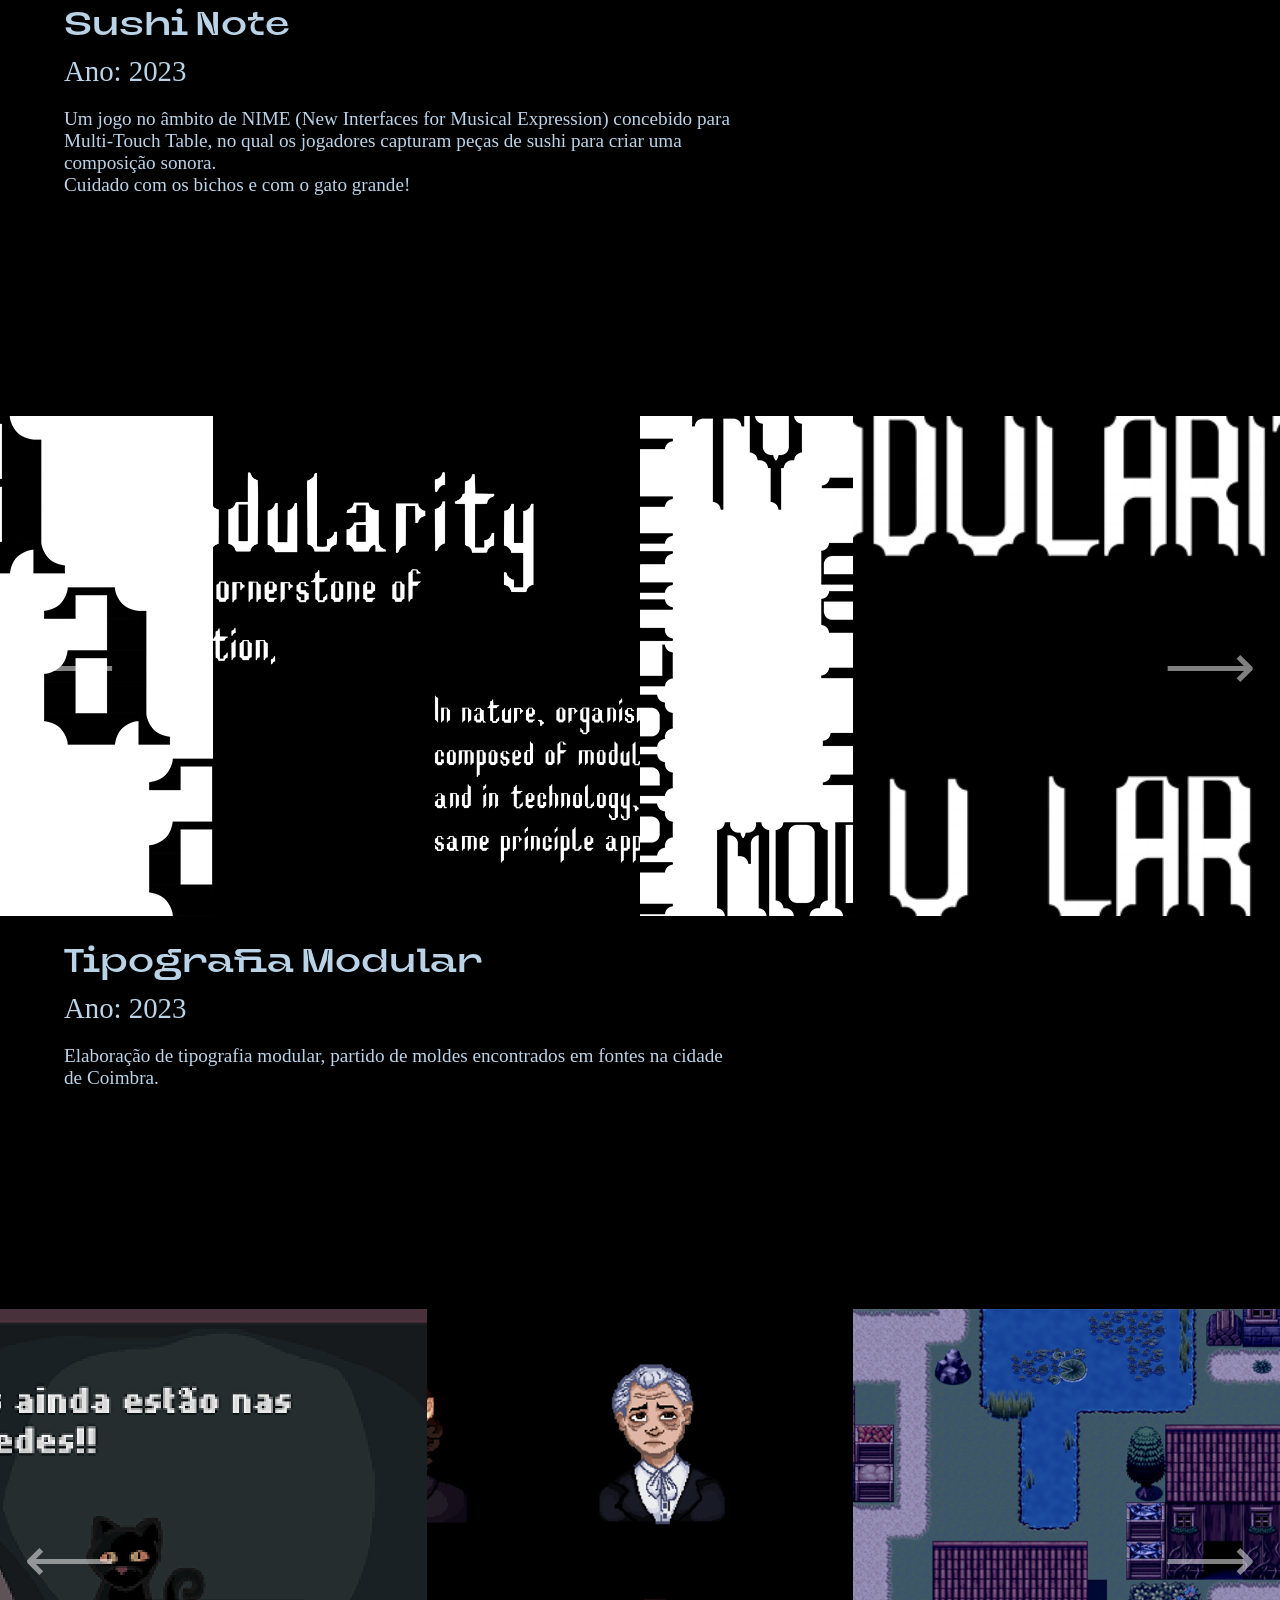
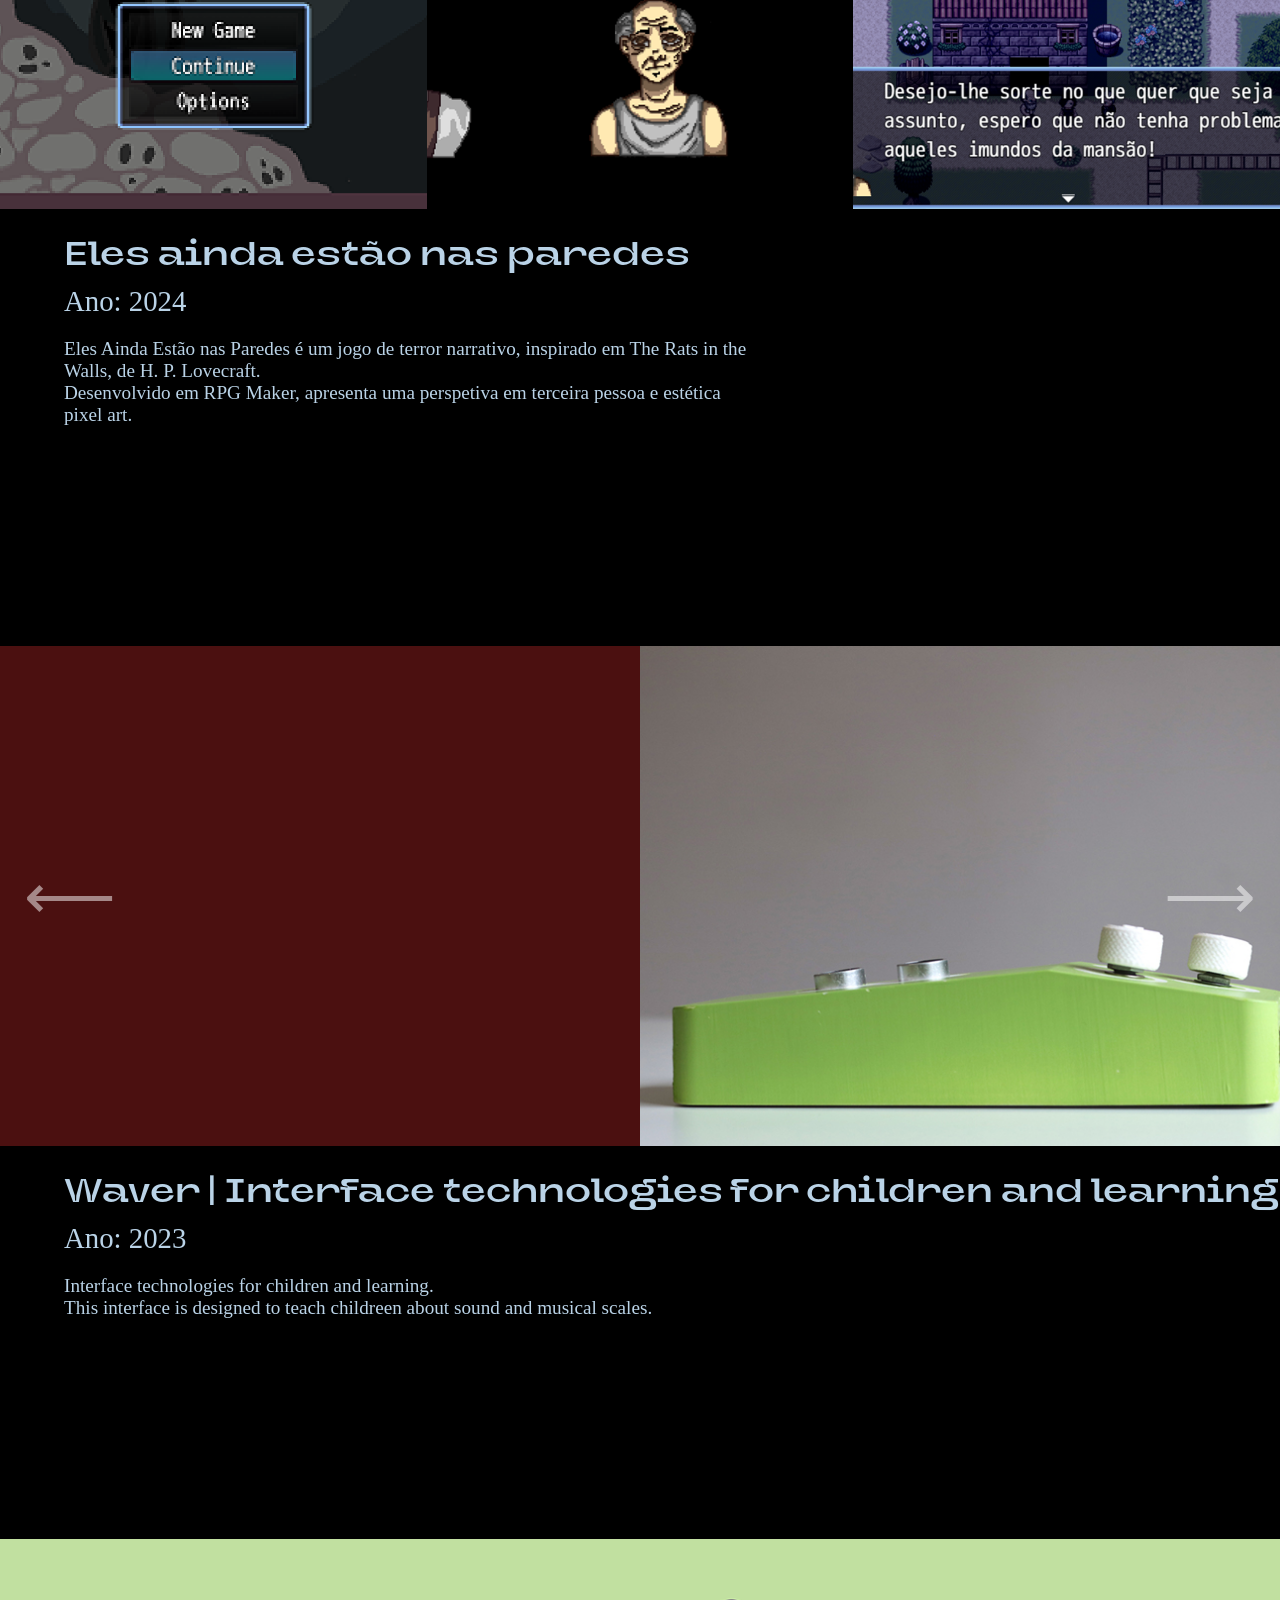
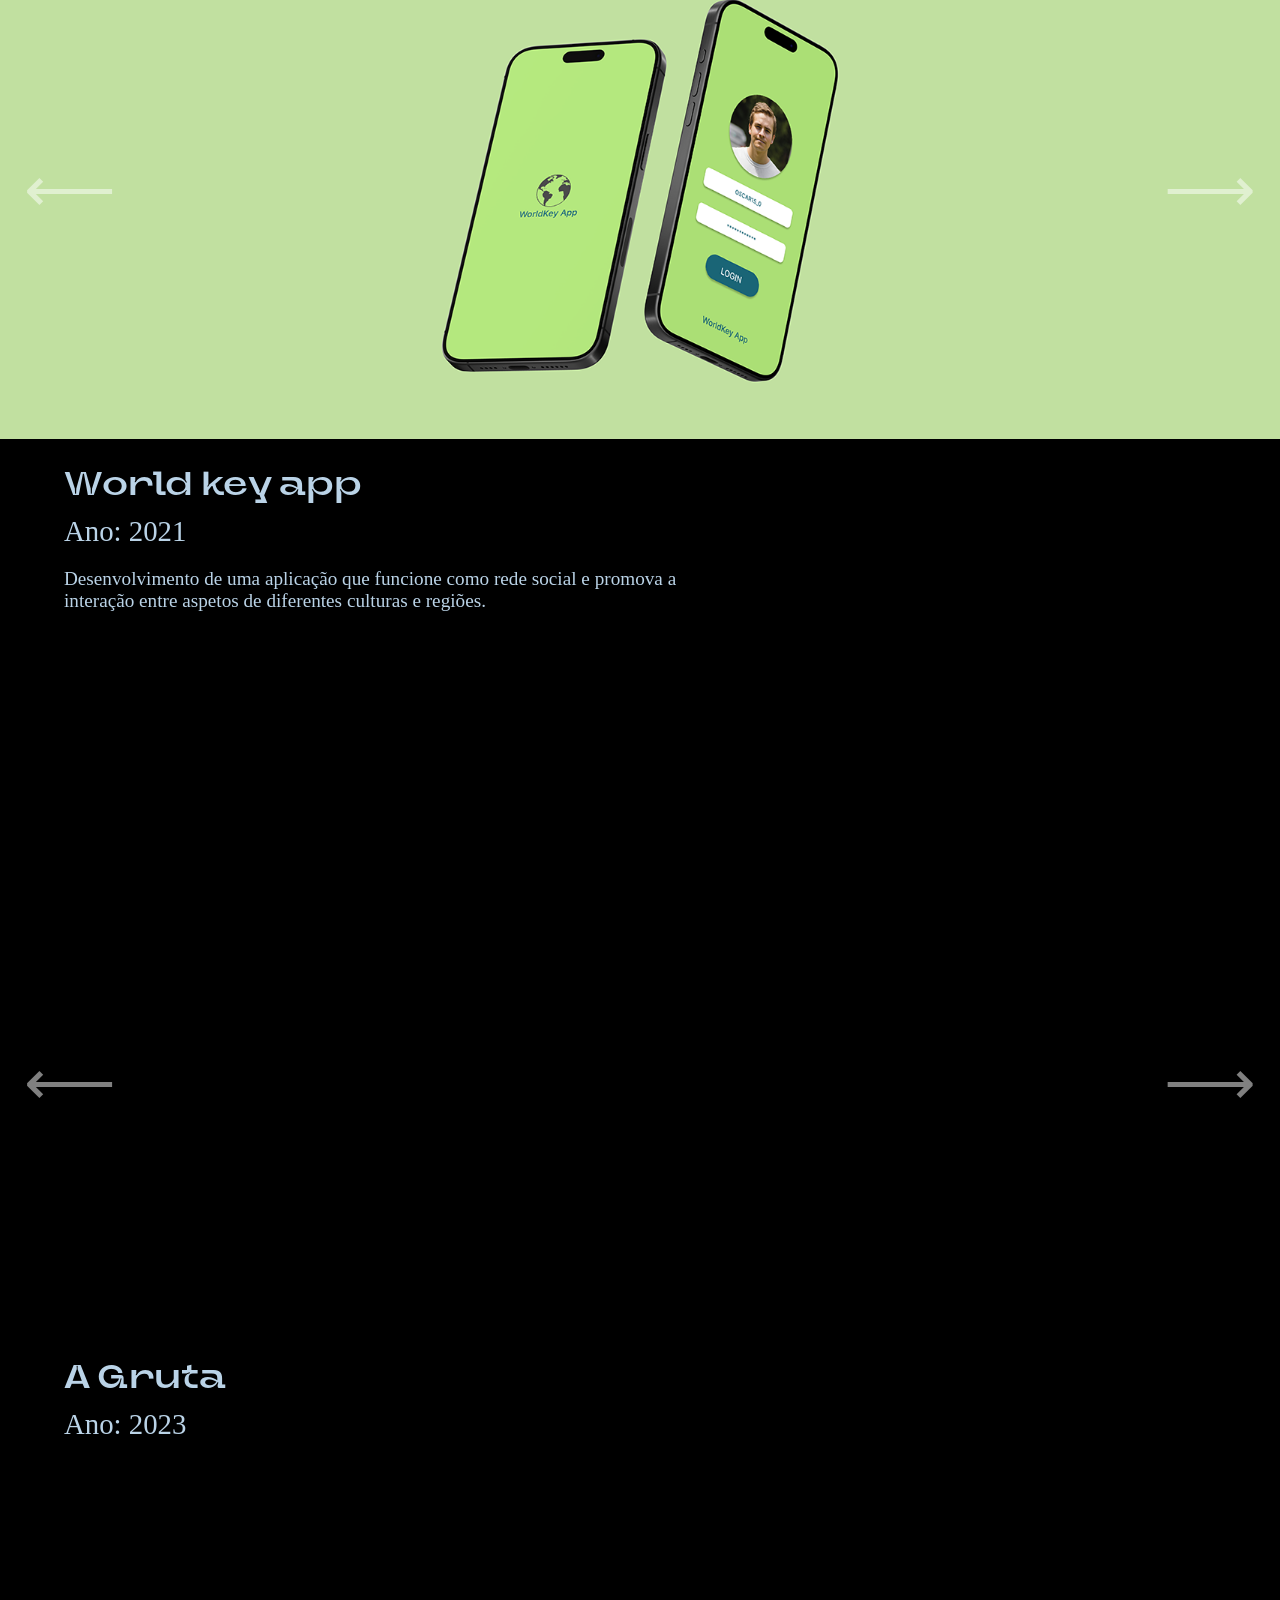
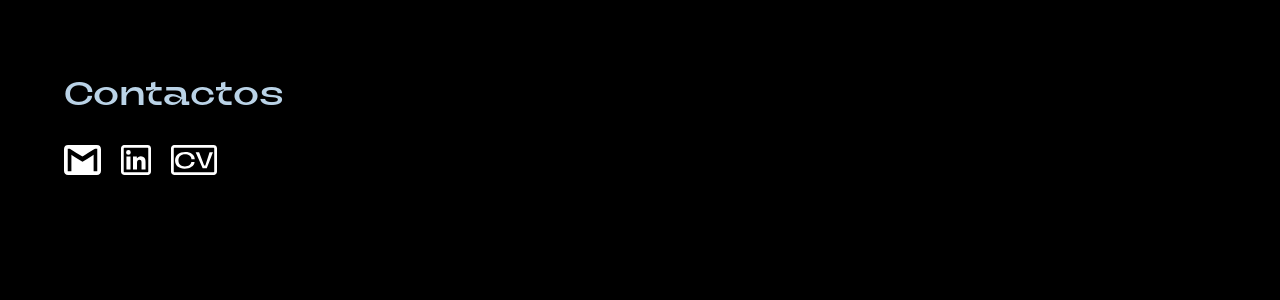
==== commit 07b58eb1: "Merge branch 'main' of https://github.com/huuuurrrdd/Portefoleo" ====
--- a/portfolio.html
+++ b/portfolio.html
@@ -3,6 +3,7 @@
 <head>
     <meta charset="UTF-8">
     <meta name="viewport" content="width=device-width, initial-scale=1.0">
+    <link rel="icon" type="image/x-icon" href="/imagens/page_icon.svg">
     <link rel="stylesheet" href="css/port.css">
     <title>Portefóleo</title>
 </head>
@@ -34,6 +35,13 @@
         <div class="nome">
             <!-- <img id = "ema" src = "imagens/ema.png" height = 300px>
             <img id = "gomes"src = "imagens/gomes.png" height = 300px> -->
+
+            <div class = "head-nav">
+                <div class = "contactos">Contactos</div>
+                <div class = "bt-pt">PT</div>
+                <div class = "bt-en">EN</div>
+            </div>
+           
             <h1 class = "n pt">Ema Gomes</h1>
             <h3 class = "n2 pt">Designer Multimédia</h3>
             <p class = "desc desc1 pt">Sou uma designer com competências multidisciplinares em design gráfico, UX/UI design, webdesign, tendo formação nas áreas de design de interação, design editorial, media computacionais e design de comunicação.</p>
@@ -42,9 +50,14 @@
             <h3 class = "n2 en">Multimedia Designer</h3>
             <p class = "desc desc1 en">I am a designer with multidisciplinary skills in graphic design, UX/UI design, and web design, with a background in interaction design, editorial design, computational media, and communication design.</p>
 
-            <div class = "contactos">Contactos</div>
-            <div class = "bt-pt">PT</div>
-            <div class = "bt-en">EN</div>
+
+                <!-- <div class = "contactos">Contactos</div>
+                <div class = "bt-pt">PT</div>
+                <div class = "bt-en">EN</div> -->
+
+
+
+
 
             
         </div>
@@ -57,13 +70,28 @@
         <!-- <p><a href="#portfoleo">See my portfoleo</a></p> -->
     </section>
     
-
+    <section class = "buttons">
+        <div class="bt-select bt-default">Hightlight</div>
+
+        <div class="bt-select bt-topic bt-website">Website</div>
+        <div class="bt-select bt-topic bt-editorial">Editorial</div>
+        <div class="bt-select bt-topic bt-brand">Brand</div>
+        <div class="bt-select bt-topic bt-uiux">UX/UI</div>
+        <div class="bt-select bt-topic bt-game">Game Design</div>
+        <div class="bt-select bt-topic bt-typography">Typography</div>
+        <div class="bt-select bt-topic bt-sound">Sound Design</div>
+        <div class="bt-select bt-topic bt-generative">Generative</div>
+        <div class="bt-select bt-topic bt-artistic">Artistic</div>
+        <div class="bt-select bt-topic bt-animation">Animation</div>
+    </section>
 
     <section class="work-list">
         <!-- <h2 id = "portfoleo">Portefoleo</h2> -->
 
         <div class ="works">
-            <div class = "work work1 w-altabaixa" data-carousel> <!--Ading scroll h-->
+
+
+            <div class = "work work1 w-altabaixa hightlight website editorial" data-carousel> <!--Ading scroll h-->
                 <div class="imagens">
                     <button class="carrossel-button prev" data-carousel-button="prev">&#10229;</button>
                     <button class="carrossel-button next" data-carousel-button="next">&#10230;</button>
@@ -152,7 +180,145 @@
                 <p class = "desc en">Alta & Baixa, a typography culture magazine, available in a printed leporello format and as an online website.</p>
             </div>
 
-            <div class = "work work2 w-marie">
+            <div class = "work work1-erd w-rosa-galiza website">
+                <div class = "imagens" data-carousel>
+                    <button class="carrossel-button prev" data-carousel-button="prev">&#10229;</button>
+                    <button class="carrossel-button next" data-carousel-button="next">&#10230;</button>
+                    <div class = "slide" data-slides>
+                        <div class = "item item-1" data-active>
+                            <img src="imagens/torre_galiza/macbook_air_2022_torre_galiza.png" alt="" height = 485px>
+                            <img src="imagens/torre_galiza/iphone_18_torre_galiza.png" alt="" height = 485px>
+                        </div>
+                        <div class = "item item-2">
+                            <img src="imagens/torre_galiza/desktop_torre_galiza.png" alt="" height = 485px>
+                            <img src="imagens/torre_galiza/phone_torre_galiza.png" alt="" height = 485px>
+                        </div>
+                    </div>
+                </div>
+                <div class="imagens-mobile" data-carousel>
+                    <button class="carrossel-button-mobile prev" data-carousel-button-mobile="prev">&#10229;</button>
+                    <button class="carrossel-button-mobile next" data-carousel-button-mobile="next">&#10230;</button>
+                    <div class = "slide" data-slides>
+                        <div class = "item item-1" data-active>
+                            <img src="imagens/torre_galiza/macbook_air_2022_torre_galiza.png" alt="" height = 485px>
+                        </div>
+                        <div class = "item item-2">
+                            <img src="imagens/torre_galiza/iphone_18_torre_galiza.png" alt="" height = 485px>
+                        </div>
+                        <div class = "item item-3">
+                            <img src="imagens/torre_galiza/desktop_torre_galiza.png" alt="" height = 485px>
+                        </div>
+                        <div class = "item item-4">
+                            <img src="imagens/torre_galiza/phone_torre_galiza.png" alt="" height = 485px>
+                        </div>
+                    </div>
+                </div>
+                <h3 class="n3 pt">Rosa Galiza</h3>
+                <p class="n3 pt">Ano: 2026</p>
+                <p class="desc pt"></p>
+
+                <h3 class="n3 en">Rosa Galiza</h3>
+                <p class="n3 en">Year: 2026</p>
+                <p class="desc en"></p>
+            </div> 
+
+            <div class = "work work2-erd w-rochafiel website">
+                <div class = "imagens" data-carousel>
+                    <button class="carrossel-button prev" data-carousel-button="prev">&#10229;</button>
+                    <button class="carrossel-button next" data-carousel-button="next">&#10230;</button>
+                    <div class = "slide" data-slides>
+                        <div class = "item item-1" data-active>
+                            <img src="imagens/rochafiel/macbook_air_2022_rochafiel.png" alt="" height = 485px>
+                            <img src="imagens/rochafiel/iphone_15_rochafiel.png" alt="" height = 485px>
+                        </div>
+                        <div class = "item item-2">
+                            <img src="imagens/rochafiel/desktop_rochafiel.png" alt="" height = 485px>
+                            <img src="imagens/rochafiel/phone_rochafiel.png" alt="" height = 485px>
+                        </div>
+                    </div>
+                </div>
+                <div class="imagens-mobile" data-carousel>
+                    <button class="carrossel-button-mobile prev" data-carousel-button-mobile="prev">&#10229;</button>
+                    <button class="carrossel-button-mobile next" data-carousel-button-mobile="next">&#10230;</button>
+                    <div class = "slide" data-slides>
+                        <div class = "item item-1" data-active>
+                            <img src="imagens/rochafiel/macbook_air_2022_rochafiel.png" alt="" height = 485px>
+                        </div>
+                        <div class = "item item-2">
+                            <img src="imagens/rochafiel/iphone_15_rochafiel.png" alt="" height = 485px>
+                        </div>
+                        <div class = "item item-3">
+                            <img src="imagens/rochafiel/desktop_rochafiel.png" alt="" height = 485px>
+                        </div>
+                        <div class = "item item-4">
+                            <img src="imagens/rochafiel/phone_rochafiel.png" alt="" height = 485px>
+                        </div>
+                    </div>
+                </div>
+                <h3 class="n3 pt">Rochafiel</h3>
+                <p class="n3 pt">Ano: 2026</p>
+                <p class="desc pt"></p>
+
+                <h3 class="n3 en">Rochafiel</h3>
+                <p class="n3 en">Year: 2026</p>
+                <p class="desc en"></p>
+            </div> 
+
+            <div class = "work work3-erd w-impakta website">
+                <div class = "imagens" data-carousel>
+                    <button class="carrossel-button prev" data-carousel-button="prev">&#10229;</button>
+                    <button class="carrossel-button next" data-carousel-button="next">&#10230;</button>
+                    <div class = "slide" data-slides>
+                        <div class = "item item-1" data-active>
+                            <img src="imagens/impakta/zenbook_duo_14.png" alt="" height = 485px>
+                            <img src="imagens/impakta/iphone15.png" alt="" height = 485px>
+                        </div>
+
+                        <div class = "item item-2">
+                            <img src="imagens/impakta/territorios_desktop.png" alt="" height = 485px>
+                            <img src="imagens/impakta/territorios_phone.png" alt="" height = 485px>
+                        </div>
+
+                        <div class = "item item-3">
+                            <img src="imagens/impakta/experiencia_desktop.png" alt="" height = 485px>
+                            <img src="imagens/impakta/experiencia_phone.png" alt="" height = 485px>
+                        </div>
+                    </div>
+                </div>
+                <div class="imagens-mobile" data-carousel>
+                    <button class="carrossel-button-mobile prev" data-carousel-button-mobile="prev">&#10229;</button>
+                    <button class="carrossel-button-mobile next" data-carousel-button-mobile="next">&#10230;</button>
+                    <div class = "slide" data-slides>
+                        <div class = "item item-1" data-active>
+                            <img src="imagens/impakta/zenbook_duo_14.png" alt="" height = 485px>
+                        </div>
+                        <div class = "item item-2">
+                            <img src="imagens/impakta/iphone15.png" alt="" height = 485px>
+                        </div>
+                        <div class = "item item-3">
+                            <img src="imagens/impakta/territorios_desktop.png" alt="" height = 485px>
+                        </div>
+                        <div class = "item item-4">
+                            <img src="imagens/impakta/territorios_phone.png" alt="" height = 485px>
+                        </div>
+                        <div class = "item item-5">
+                            <img src="imagens/impakta/experiencia_desktop.png" alt="" height = 485px>
+                        </div>
+                        <div class = "item item-6">
+                            <img src="imagens/impakta/experiencia_phone.png" alt="" height = 485px>
+                        </div>
+                    </div>
+                </div>
+                <h3 class="n3 pt">Impakta</h3>
+                <p class="n3 pt">Ano: 2026</p>
+                <p class="desc pt"></p>
+
+                <h3 class="n3 en">Impakta</h3>
+                <p class="n3 en">Year: 2026</p>
+                <p class="desc en"></p>
+            </div> 
+
+            <div class = "work work2 w-marie hightlight brand">
                 <div class = "imagens" data-carousel>
                     <button class="carrossel-button prev"  data-carousel-button="prev">&#10229;</button>
                     <button class="carrossel-button next"  data-carousel-button="next">&#10230;</button>
@@ -241,7 +407,7 @@
                 <p class="desc en">Development of the curatorial concept and visual identity for an exhibition at DARQ (Department of Architecture, University of Coimbra) about Marie Boulanger, a designer and typographer.The exhibition also includes a technological interaction component.</p>
             </div>
 
-            <div class = "work work3 w-sushinote">
+            <div class = "work work3 w-sushinote hightlight uxui game">
                 <div class = "imagens" data-carousel>
                     <button class="carrossel-button prev" data-carousel-button="prev">&#10229;</button>
                     <button class="carrossel-button next" data-carousel-button="next">&#10230;</button>
@@ -311,7 +477,7 @@
                 <br> Watch out for the creatures and the big cat!</p>
             </div>
 
-            <div class = "work work4 w-tipografia">
+            <div class = "work work4 w-tipografia hightlight typography">
                 <div class = "imagens" data-carousel>
                     <button class="carrossel-button prev" data-carousel-button="prev">&#10229;</button>
                     <button class="carrossel-button next" data-carousel-button="next">&#10230;</button>
@@ -388,7 +554,7 @@
                 <p class="desc en">Development of a modular typeface based on molds found in signage across the city of Coimbra.</p>
             </div> 
 
-            <div class = "work work5 w-ratosparedes">
+            <div class = "work work5 w-ratosparedes hightlight uxui game">
                 <div class = "imagens" data-carousel>
                     <button class="carrossel-button prev" data-carousel-button="prev">&#10229;</button>
                     <button class="carrossel-button next" data-carousel-button="next">&#10230;</button>
@@ -456,7 +622,7 @@
                 <p class="desc en">Eles ainda estão nas paredes (They Are Still in the Walls) is a narrative horror game inspired by The Rats in the Walls by H. P. Lovecraft. <br>Developed in RPG Maker, it features a third-person perspective and a pixel art aesthetic.</p>
             </div>
 
-            <div class = "work work6 w-waver">
+            <div class = "work work6 w-waver hightlight uxui">
                 <div class = "imagens" data-carousel>
                     <button class="carrossel-button prev" data-carousel-button="prev">&#10229;</button>
                     <button class="carrossel-button next" data-carousel-button="next">&#10230;</button>
@@ -516,7 +682,7 @@
                 <p class="desc en">This interface is designed to teach children about sound and musical scales.</p>
             </div>
 
-            <div class = "work work7 w-app">
+            <div class = "work work7 w-app hightlight uxui">
                 <div class = "imagens" data-carousel>
                     <button class="carrossel-button prev" data-carousel-button="prev">&#10229;</button>
                     <button class="carrossel-button next" data-carousel-button="next">&#10230;</button>
@@ -557,24 +723,746 @@
                 <p class="n3 en">Year: 2021</p>
                 <p class="desc en">Prototyping of an application designed as a social network that promotes interaction between aspects of different cultures and regions.</p>
             </div>
-
-            <!-- <div class = "work work8">
-                <div class = "imagens" data-carousel>
-                    <button class="carrossel-button prev" data-carousel-button="prev">&#10229;</button>
-                    <button class="carrossel-button next" data-carousel-button="next">&#10230;</button>
-                    <div class = "slide" data-slides>
-                        <div class = "item item-1">
-
-                        </div>
-
-                        <div class = "item item-2">
+            
+            <!-- <div class = "work work8 w-site-pessoal website">
+                <div class = "imagens" data-carousel>
+                    <button class="carrossel-button prev" data-carousel-button="prev">&#10229;</button>
+                    <button class="carrossel-button next" data-carousel-button="next">&#10230;</button>
+                    <div class = "slide" data-slides>
+                        <div class = "item item-1" data-active>
+                            <img src="" alt="" height = 485px>
+                        </div>
+
+                        <div class = "item item-2">
+                            <img src="" alt="" height = 485px>
+                        </div>
+
+                        <div class = "item item-3">
+                            <img src="" alt="" height = 485px>
+                        </div>
+                    </div>
+                </div>
+                <div class="imagens-mobile" data-carousel>
+                    <button class="carrossel-button-mobile prev" data-carousel-button-mobile="prev">&#10229;</button>
+                    <button class="carrossel-button-mobile next" data-carousel-button-mobile="next">&#10230;</button>
+                    <div class = "slide" data-slides>
+                        <div class = "item item-1" data-active>
+                            <img src="" alt="" height = 485px>
+                        </div>
+                        <div class = "item item-2">
+                            <img src="" alt="" height = 485px>
+                        </div>
+                        <div class = "item item-3">
+                            <img src="" alt="" height = 485px>
+                        </div>
+                    </div>
+                </div>
+                <h3 class="n3 pt">Site Pessoal</h3>
+                <p class="n3 pt">Ano: 2023</p>
+                <p class="desc pt"></p>
+
+                <h3 class="n3 en">Personal Website</h3>
+                <p class="n3 en">Year: 2023</p>
+                <p class="desc en"></p>
+            </div> -->
+            
+            <div class = "work work9 w-findcat website">
+                <div class = "imagens" data-carousel>
+                    <button class="carrossel-button prev" data-carousel-button="prev">&#10229;</button>
+                    <button class="carrossel-button next" data-carousel-button="next">&#10230;</button>
+                    <div class = "slide" data-slides>
+                        <div class = "item item-1" data-active>
+                            <img class="img-horizontal" src="imagens/findcat/findcat_macbook_air_2022.png" alt="" height = 485px>
+                            <img class="img-vertical" src="imagens/findcat/findcat_ipad_pro_2018.png" alt="" height = 485px>
+                        </div>
+
+                        <div class = "item item-2">
+                            <img src="imagens/findcat/chrome_dark_findcat.png" alt="" height = 485px>
+                            <img src="imagens/findcat/ipad_findcat.png" alt="" height = 485px>
+                        </div>
+                    </div>
+                </div>
+                <div class="imagens-mobile" data-carousel>
+                    <button class="carrossel-button-mobile prev" data-carousel-button-mobile="prev">&#10229;</button>
+                    <button class="carrossel-button-mobile next" data-carousel-button-mobile="next">&#10230;</button>
+                    <div class = "slide" data-slides>
+                        <div class = "item item-1" data-active>
+                            <img  src="imagens/findcat/findcat_macbook_air_2022.png" alt="" height = 485px>
+                        </div>
+                        <div class = "item item-2">
+                            <img  src="imagens/findcat/findcat_ipad_pro_2018.png" alt="" height = 485px>
+                        </div>
+                        <div class = "item item-3">
+                            <img src="imagens/findcat/chrome_dark_findcat.png" alt="" height = 485px>
+                        </div>
+                        <div class = "item item-4">
+                            <img src="imagens/findcat/ipad_findcat.png" alt="" height = 485px>
+                        </div>
+                    </div>
+                </div>
+                <h3 class="n3 pt">Find cat</h3>
+                <p class="n3 pt">Ano: 2023</p>
+                <p class="desc pt"></p>
+
+                <h3 class="n3 en">Find cat</h3>
+                <p class="n3 en">Year: 2023</p>
+                <p class="desc en"></p>
+            </div>
+            
+            <div class = "work work10 w-marbleruns website">
+                <div class = "imagens" data-carousel>
+                    <button class="carrossel-button prev" data-carousel-button="prev">&#10229;</button>
+                    <button class="carrossel-button next" data-carousel-button="next">&#10230;</button>
+                    <div class = "slide" data-slides>
+                        <div class = "item item-1" data-active>
+                            <img class= "img-horizontal img1" src="imagens/marbleruns/capa.png" alt="" height = 485px>
+                            <img class= "img-horizontal img2" src="imagens/marbleruns/home.png" alt="" height = 485px>  
+                        </div>
+
+                        <div class = "item item-2">
+                            <img class= "img-horizontal" src="imagens/marbleruns/about.png" alt="" height = 485px>
+                            <img class= "img-vertical" src="imagens/marbleruns/about_mob.png" alt="" height = 485px>
+                        </div>
+
+                        <div class = "item item-3">
+                            <img class= "img-horizontal" src="imagens/marbleruns/champ.png" alt="" height = 485px>
+                            <img class= "img-vertical" src="imagens/marbleruns/champ_mob.png" alt="" height = 485px>
+                        </div>
+
+                        <div class = "item item-4">
+                            <img class= "img-horizontal" src="imagens/marbleruns/teams.png" alt="" height = 485px>
+                            <img class= "img-vertical" src="imagens/marbleruns/teams_mob.png" alt="" height = 485px>
+                        </div>
+
+                        <div class = "item item-5">
+                            <img class= "img-horizontal" src="imagens/marbleruns/team.png" alt="" height = 485px>
+                            <img class= "img-vertical" src="imagens/marbleruns/team_mob.png" alt="" height = 485px>
+                        </div>
+
+                        <div class = "item item-6">
+                            <img class= "img-horizontal" src="imagens/marbleruns/new.png" alt="" height = 485px>
+                            <img class= "img-vertical" src="imagens/marbleruns/new_mob.png" alt="" height = 485px>
+                        </div>
+
+                        <div class = "item item-7">
+                            <img class= "img-horizontal" src="imagens/marbleruns/sign.png" alt="" height = 485px>
+                            <img class= "img-vertical" src="imagens/marbleruns/sign_mob.png" alt="" height = 485px>
+                        </div>
+
+                        <div class = "item item-8">
+                            <iframe width="560" height="315" src="https://www.youtube.com/embed/vrZWtyvI3IE?si=EVlKuIB4QHSi4cDA" title="YouTube video player" frameborder="0" allow="accelerometer; autoplay; clipboard-write; encrypted-media; gyroscope; picture-in-picture; web-share" referrerpolicy="strict-origin-when-cross-origin" allowfullscreen></iframe>
+                            <!-- <img class= "img-horizontal" src="imagens/marbleruns/champ.png" alt="" height = 485px>
+                            <img class= "img-vertical" src="imagens/marbleruns/champ_mob.png" alt="" height = 485px> -->
+                        </div>
+                    </div>
+                </div>
+                <div class="imagens-mobile" data-carousel>
+                    <button class="carrossel-button-mobile prev" data-carousel-button-mobile="prev">&#10229;</button>
+                    <button class="carrossel-button-mobile next" data-carousel-button-mobile="next">&#10230;</button>
+                    <div class = "slide" data-slides>
+                        <div class = "item item-1" data-active>
+                            <img src="imagens/marbleruns/capa.png" alt="" height = 485px>
+                        </div>
+                        <div class = "item item-2">
+                            <img src="imagens/marbleruns/home.png" alt="" height = 485px> 
+                        </div>
+                        <div class = "item item-3">
+                            <img class = "img-mob" src="imagens/marbleruns/home_mob.png" alt="" height = 485px> 
+                        </div>
+                        <div class = "item item-4">
+                            <img src="imagens/marbleruns/about.png" alt="" height = 485px> 
+                        </div>
+                        <div class = "item item-5">
+                            <img class = "img-mob" src="imagens/marbleruns/about_mob.png" alt="" height = 485px> 
+                        </div>
+                        <div class = "item item-6">
+                            <img src="imagens/marbleruns/champ.png" alt="" height = 485px> 
+                        </div>
+                        <div class = "item item-7">
+                            <img class = "img-mob" src="imagens/marbleruns/champ_mob.png" alt="" height = 485px> 
+                        </div>
+                        <div class = "item item-8">
+                            <iframe width="560" height="315" src="https://www.youtube.com/embed/vrZWtyvI3IE?si=EVlKuIB4QHSi4cDA" title="YouTube video player" frameborder="0" allow="accelerometer; autoplay; clipboard-write; encrypted-media; gyroscope; picture-in-picture; web-share" referrerpolicy="strict-origin-when-cross-origin" allowfullscreen></iframe>
+                        </div>
+                    </div>
+                </div>
+                <h3 class="n3 pt">Marble Runs</h3>
+                <p class="n3 pt">Ano: 2023</p>
+                <p class="desc pt"></p>
+
+                <h3 class="n3 en">Marble Runs</h3>
+                <p class="n3 en">Year: 2023</p>
+                <p class="desc en"></p>
+            </div>
+
+            <div class = "work work11 w-ida sound">
+                <div class = "imagens" data-carousel>
+                    <button class="carrossel-button prev" data-carousel-button="prev">&#10229;</button>
+                    <button class="carrossel-button next" data-carousel-button="next">&#10230;</button>
+                    <div class = "slide" data-slides>
+                        <div class = "item item-1" data-active>
+                            <img src="imagens/ida/fans.jpg" alt="" height = 485px>
+                        </div>
+                        <div class = "item item-2">
+                            <img class="pt" src="imagens/ida/grafico_ida_sons_pt.png" alt="" height = 485px>
+                            <img class="en" src="imagens/ida/grafico_ida_sons_en.png" alt="" height = 485px>
+                        </div>
+                    </div>
+                </div>
+                <div class="imagens-mobile" data-carousel>
+                    <button class="carrossel-button-mobile prev" data-carousel-button-mobile="prev">&#10229;</button>
+                    <button class="carrossel-button-mobile next" data-carousel-button-mobile="next">&#10230;</button>
+                    <div class = "slide" data-slides>
+                        <div class = "item item-1" data-active>
+                            <img src="imagens/ida/fans.jpg" alt="" height = 485px>
+                        </div>
+                        <div class = "item item-2">
+                            <img class="pt" src="imagens/ida/grafico_ida_sons_mobile_pt.png" alt="" height = 485px>
+                            <img class="en" src="imagens/ida/grafico_ida_sons_mobile_en.png" alt="" height = 485px>
+                        </div>
+                    </div>
+                </div>
+                <h3 class="n3 pt">Ida</h3>
+                <p class="n3 pt">Ano: 2023</p>
+                <p class="desc pt"></p>
+
+                <h3 class="n3 en">Ida</h3>
+                <p class="n3 en">Year: 2023</p>
+                <p class="desc en"></p>
+            </div>
+
+            <div class = "work work12 w-retrato-menez sound">
+                <div class = "imagens" data-carousel>
+                    <button class="carrossel-button prev" data-carousel-button="prev">&#10229;</button>
+                    <button class="carrossel-button next" data-carousel-button="next">&#10230;</button>
+                    <div class = "slide" data-slides>
+                        <div class = "item item-1" data-active>
+                            <img src="imagens/menez/retrato_de_menez_1968.jpg" alt="" height = 485px>
+                        </div>
+
+                        <div class = "item item-2">
+                            <iframe width="560" height="315" src="https://www.youtube.com/embed/YKqaV-aHVLY" title="YouTube video player" frameborder="0" allow="accelerometer; autoplay; clipboard-write; encrypted-media; gyroscope; picture-in-picture; web-share" referrerpolicy="strict-origin-when-cross-origin" allowfullscreen></iframe>
+                        </div>
+
+                        <div class = "item item-3">
+                            <img class="pt" src="imagens/menez/menez_chart_pt.png" alt="" height = 485px>
+                            <img class="en" src="imagens/menez/menez_chart_en.png" alt="" height = 485px>
+                        </div>
+
+                        <div class = "item item-4">
+                            <img class="pt" src="imagens/menez/menez_chart2_pt.png" alt="" height = 485px>
+                            <img class="en" src="imagens/menez/menez_chart2_en.png" alt="" height = 485px>
+                        </div>
+
+                    </div>
+                </div>
+                <div class="imagens-mobile" data-carousel>
+                    <button class="carrossel-button-mobile prev" data-carousel-button-mobile="prev">&#10229;</button>
+                    <button class="carrossel-button-mobile next" data-carousel-button-mobile="next">&#10230;</button>
+                    <div class = "slide" data-slides>
+                        <div class = "item item-1" data-active>
+                            <img src="imagens/menez/retrato_de_menez_1968.jpg" alt="" height = 485px>
+                        </div>
+                        <div class = "item item-2">
+                            <iframe width="560" height="315" src="https://www.youtube.com/embed/YKqaV-aHVLY" title="YouTube video player" frameborder="0" allow="accelerometer; autoplay; clipboard-write; encrypted-media; gyroscope; picture-in-picture; web-share" referrerpolicy="strict-origin-when-cross-origin" allowfullscreen></iframe>
+                        </div>
+                        <div class = "item item-3">
+                            <img class="pt" src="imagens/menez/menez_chart_mobile_pt.png" alt="" height = 485px>
+                            <img class="en" src="imagens/menez/menez_chart_mobile_en.png" alt="" height = 485px>
+                        </div>
+                        <div class = "item item-4">
+                            <img class="pt" src="imagens/menez/menez_chart2_mobile_pt.png" alt="" height = 485px>
+                            <img class="en" src="imagens/menez/menez_chart2_mobile_en.png" alt="" height = 485px>
+                        </div>
+                    </div>
+                </div>
+                <h3 class="n3 pt">Retrato de Menez</h3>
+                <p class="n3 pt">Ano: 2023</p>
+                <p class="desc pt"></p>
+
+                <h3 class="n3 en">Menez Portrait</h3>
+                <p class="n3 en">Year: 2023</p>
+                <p class="desc en"></p>
+            </div>
+
+            <div class = "work work13 w-constellate generative">
+                <div class = "imagens" data-carousel>
+                    <button class="carrossel-button prev" data-carousel-button="prev">&#10229;</button>
+                    <button class="carrossel-button next" data-carousel-button="next">&#10230;</button>
+                    <div class = "slide" data-slides>
+                        <div class = "item item-1" data-active>
+                            <img src="imagens/constellate/generative_design_outputs.png" alt="" height = 485px>
+                        </div>
+
+                        <div class = "item item-2">
+                            <img class="pt" src="imagens/constellate/flowchart_pt.png" alt="" height = 485px>
+                            <img class="en" src="imagens/constellate/flowchart_en.png" alt="" height = 485px>
+                        </div>
+
+                        <div class = "item item-3">
+                            <iframe width="560" height="315" src="https://www.youtube.com/embed/R8w0c_3FiVI?si=ZyGwIDNKtGLHlaKe" title="YouTube video player" frameborder="0" allow="accelerometer; autoplay; clipboard-write; encrypted-media; gyroscope; picture-in-picture; web-share" referrerpolicy="strict-origin-when-cross-origin" allowfullscreen></iframe>
+                        </div>
+                    </div>
+                </div>
+                <div class="imagens-mobile" data-carousel>
+                    <button class="carrossel-button-mobile prev" data-carousel-button-mobile="prev">&#10229;</button>
+                    <button class="carrossel-button-mobile next" data-carousel-button-mobile="next">&#10230;</button>
+                    <div class = "slide" data-slides>
+                        <div class = "item item-1" data-active>
+                            <img src="imagens/constellate/generative_design_outputs_mobile.png" alt="" height = 485px>
+                        </div>
+                        <div class = "item item-2">
+                            <img class="pt" src="imagens/constellate/flowchart_mobile_pt.png" alt="" height = 485px>
+                            <img class="en" src="imagens/constellate/flowchart_mobile_en.png" alt="" height = 485px>
+                        </div>
+                        <div class = "item item-3">
+                            <iframe width="560" height="315" src="https://www.youtube.com/embed/R8w0c_3FiVI?si=ZyGwIDNKtGLHlaKe" title="YouTube video player" frameborder="0" allow="accelerometer; autoplay; clipboard-write; encrypted-media; gyroscope; picture-in-picture; web-share" referrerpolicy="strict-origin-when-cross-origin" allowfullscreen></iframe>
+                        </div>
+                    </div>
+                </div>
+                <h3 class="n3 pt">Contellate</h3>
+                <p class="n3 pt">Ano: 2023</p>
+                <p class="desc pt"></p>
+
+                <h3 class="n3 en">Contellate</h3>
+                <p class="n3 en">Year: 2023</p>
+                <p class="desc en"></p>
+            </div>
+            
+            <div class = "work work14 w-praticas-artisticas artistic">
+                <div class = "imagens" data-carousel>
+                    <button class="carrossel-button prev" data-carousel-button="prev">&#10229;</button>
+                    <button class="carrossel-button next" data-carousel-button="next">&#10230;</button>
+                    <div class = "slide" data-slides>
+                        <div class = "item item-1" data-active>
+                            <iframe width="560" height="315" src="https://www.youtube.com/embed/V4MEqYqGFdI" title="YouTube video player" frameborder="0" allow="accelerometer; autoplay; clipboard-write; encrypted-media; gyroscope; picture-in-picture; web-share" referrerpolicy="strict-origin-when-cross-origin" allowfullscreen></iframe>
+                        </div>
+
+                        <div class = "item item-2">
+                            <iframe width="560" height="315" src="https://www.youtube.com/embed/qzPL86sCm1A" title="YouTube video player" frameborder="0" allow="accelerometer; autoplay; clipboard-write; encrypted-media; gyroscope; picture-in-picture; web-share" referrerpolicy="strict-origin-when-cross-origin" allowfullscreen></iframe>
+                        </div>
+                    </div>
+                </div>
+                <div class="imagens-mobile" data-carousel>
+                    <button class="carrossel-button-mobile prev" data-carousel-button-mobile="prev">&#10229;</button>
+                    <button class="carrossel-button-mobile next" data-carousel-button-mobile="next">&#10230;</button>
+                    <div class = "slide" data-slides>
+                        <div class = "item item-1" data-active>
+                            <iframe width="560" height="315" src="https://www.youtube.com/embed/V4MEqYqGFdI" title="YouTube video player" frameborder="0" allow="accelerometer; autoplay; clipboard-write; encrypted-media; gyroscope; picture-in-picture; web-share" referrerpolicy="strict-origin-when-cross-origin" allowfullscreen></iframe>
+                        </div>
+                        <div class = "item item-2">
+                            <iframe width="560" height="315" src="https://www.youtube.com/embed/qzPL86sCm1A" title="YouTube video player" frameborder="0" allow="accelerometer; autoplay; clipboard-write; encrypted-media; gyroscope; picture-in-picture; web-share" referrerpolicy="strict-origin-when-cross-origin" allowfullscreen></iframe>
+                        </div>
+                    </div>
+                </div>
+                <h3 class="n3 pt">Praticas Artisticas Contenporâneas</h3>
+                <p class="n3 pt">Ano: 2023</p>
+                <p class="desc pt"></p>
+
+                <h3 class="n3 en">Contemporary Artistic Practices</h3>
+                <p class="n3 en">Year: 2023</p>
+                <p class="desc en"></p>
+            </div>
+
+            <div class = "work work15 w-praticas-artisticas artistic">
+                <div class = "imagens" data-carousel>
+                    <button class="carrossel-button prev" data-carousel-button="prev">&#10229;</button>
+                    <button class="carrossel-button next" data-carousel-button="next">&#10230;</button>
+                    <div class = "slide" data-slides>
+                        <div class = "item item-1" data-active>
+                            <iframe width="560" height="315" src="https://www.youtube.com/embed/v6zuIbYq1t8" title="YouTube video player" frameborder="0" allow="accelerometer; autoplay; clipboard-write; encrypted-media; gyroscope; picture-in-picture; web-share" referrerpolicy="strict-origin-when-cross-origin" allowfullscreen></iframe>
+                        </div>
+
+                        <div class = "item item-2">
+                            <iframe width="560" height="315" src="https://www.youtube.com/embed/49hJpDz9SdE" title="YouTube video player" frameborder="0" allow="accelerometer; autoplay; clipboard-write; encrypted-media; gyroscope; picture-in-picture; web-share" referrerpolicy="strict-origin-when-cross-origin" allowfullscreen></iframe>
+                        </div>
+                    </div>
+                </div>
+                <div class="imagens-mobile" data-carousel>
+                    <button class="carrossel-button-mobile prev" data-carousel-button-mobile="prev">&#10229;</button>
+                    <button class="carrossel-button-mobile next" data-carousel-button-mobile="next">&#10230;</button>
+                    <div class = "slide" data-slides>
+                        <div class = "item item-1" data-active>
+                            <iframe width="560" height="315" src="https://www.youtube.com/embed/v6zuIbYq1t8" title="YouTube video player" frameborder="0" allow="accelerometer; autoplay; clipboard-write; encrypted-media; gyroscope; picture-in-picture; web-share" referrerpolicy="strict-origin-when-cross-origin" allowfullscreen></iframe>
+                        </div>
+                        <div class = "item item-2">
+                            <iframe width="560" height="315" src="https://www.youtube.com/embed/49hJpDz9SdE" title="YouTube video player" frameborder="0" allow="accelerometer; autoplay; clipboard-write; encrypted-media; gyroscope; picture-in-picture; web-share" referrerpolicy="strict-origin-when-cross-origin" allowfullscreen></iframe>
+                        </div>
+                    </div>
+                </div>
+                <h3 class="n3 pt">Praticas Artisticas Contenporâneas</h3>
+                <p class="n3 pt">Ano: 2023</p>
+                <p class="desc pt"></p>
+
+                <h3 class="n3 en">Contemporary Artistic Practices</h3>
+                <p class="n3 en">Year: 2023</p>
+                <p class="desc en"></p>
+            </div>
+
+            <div class = "work work16 w-composicoes-fotograficas artistic">
+                <div class = "imagens" data-carousel>
+                    <button class="carrossel-button prev" data-carousel-button="prev">&#10229;</button>
+                    <button class="carrossel-button next" data-carousel-button="next">&#10230;</button>
+                    <div class = "slide" data-slides>
+                        <div class = "item item-1" data-active>
+                            <img src="imagens/pac_colagens/Colagem-02.jpg" alt="" height = 485px>
+                            <img src="imagens/pac_colagens/Colagem-03.jpg" alt="" height = 485px>
+                        </div>
+
+                        <div class = "item item-2">
+                            <img src="imagens/pac_colagens/Colagem-04.jpg" alt="" height = 485px>
+                            <img src="imagens/pac_colagens/Colagem-05.jpg" alt="" height = 485px>
+                            <img src="imagens/pac_colagens/Colagem-06.jpg" alt="" height = 485px>
+                        </div>
+
+                        <div class = "item item-3">
+                            <img src="imagens/pac_colagens/Colagem-15.jpg" alt="" height = 485px>
+                            <img src="imagens/pac_colagens/Colagem-20.jpg" alt="" height = 485px>
+                        </div>
+
+                        <div class = "item item-4">
+                            <img src="imagens/pac_colagens/Colagem-10.jpg" alt="" height = 485px>
+                            <img src="imagens/pac_colagens/Colagem-11.jpg" alt="" height = 485px>
+                        </div>
+
+                        <div class = "item item-5">
+                            <img src="imagens/pac_colagens/Colagem-07.jpg" alt="" height = 485px>
+                            <img src="imagens/pac_colagens/Colagem-08.jpg" alt="" height = 485px>
+                            <img src="imagens/pac_colagens/Colagem-09.jpg" alt="" height = 485px>
+                        </div>
+
+                        <div class = "item item-6">
+                            <img src="imagens/pac_colagens/Colagem-13.jpg" alt="" height = 485px>
+                            <img src="imagens/pac_colagens/Colagem-19.jpg" alt="" height = 485px>
+                            <img src="imagens/pac_colagens/Colagem-14.jpg" alt="" height = 485px>
+                        </div>
+
+                        <div class = "item item-7">
+                            <img src="imagens/pac_colagens/Colagem-18.jpg" alt="" height = 485px>
+                            <img src="imagens/pac_colagens/Colagem-17.jpg" alt="" height = 485px>
+                            <img src="imagens/pac_colagens/Colagem-21.jpg" alt="" height = 485px>
+                        </div>
+                    </div>
+                </div>
+                <div class="imagens-mobile" data-carousel>
+                    <button class="carrossel-button-mobile prev" data-carousel-button-mobile="prev">&#10229;</button>
+                    <button class="carrossel-button-mobile next" data-carousel-button-mobile="next">&#10230;</button>
+                    <div class = "slide" data-slides>
+                        <div class = "item item-1" data-active>
+                            <!--img src="imagens/pac_colagens/Colagem-02.jpg" alt="" height = 485px-->
+                            <img src="imagens/pac_colagens/Colagem-03.jpg" alt="" height = 485px>
+                        </div>
+                        <div class = "item item-2">
+                            <img src="imagens/pac_colagens/Colagem-04.jpg" alt="" height = 485px>
+                        </div>
+                        <div class = "item item-3">
+                            <img src="imagens/pac_colagens/Colagem-15.jpg" alt="" height = 485px>
+                        </div>
+                        <div class = "item item-4">
+                            <!--img src="imagens/pac_colagens/Colagem-11.jpg" alt="" height = 485px-->
+                            <img src="imagens/pac_colagens/Colagem-10.jpg" alt="" height = 485px>
+                            <!--img src="imagens/pac_colagens/Colagem-11.jpg" alt="" height = 485px-->
+                        </div>
+                        <div class = "item item-5">
+                            <img src="imagens/pac_colagens/Colagem-07.jpg" alt="" height = 485px>
+                            <img src="imagens/pac_colagens/Colagem-08.jpg" alt="" height = 485px>
+                            <img src="imagens/pac_colagens/Colagem-09.jpg" alt="" height = 485px>
+                        </div>
+                        <div class = "item item-6">
+                            <img src="imagens/pac_colagens/Colagem-19.jpg" alt="" height = 485px>
                             
                         </div>
-                    </div>
-                    
-                </div>
-                <h3>Dissertação</h3>
+                        <div class = "item item-7">
+                            <img src="imagens/pac_colagens/Colagem-17.jpg" alt="" height = 485px>
+                        </div>
+                    </div>
+                </div>
+                <h3 class="n3 pt">Composições Fotográficas</h3>
+                <p class="n3 pt">Ano: 2023</p>
+                <p class="desc pt"></p>
+
+                <h3 class="n3 en">Photographic Compositions</h3>
+                <p class="n3 en">Year: 2023</p>
+                <p class="desc en"></p>
+            </div>
+
+            <!-- <div class = "work work17 w-filmagem artistic">
+                <div class = "imagens" data-carousel>
+                    <button class="carrossel-button prev" data-carousel-button="prev">&#10229;</button>
+                    <button class="carrossel-button next" data-carousel-button="next">&#10230;</button>
+                    <div class = "slide" data-slides>
+                        <div class = "item item-1" data-active>
+                            <img src="" alt="" height = 485px>
+                        </div>
+
+                        <div class = "item item-2">
+                            <img src="" alt="" height = 485px>
+                        </div>
+
+                        <div class = "item item-3">
+                            <img src="" alt="" height = 485px>
+                        </div>
+                    </div>
+                </div>
+                <div class="imagens-mobile" data-carousel>
+                    <button class="carrossel-button-mobile prev" data-carousel-button-mobile="prev">&#10229;</button>
+                    <button class="carrossel-button-mobile next" data-carousel-button-mobile="next">&#10230;</button>
+                    <div class = "slide" data-slides>
+                        <div class = "item item-1" data-active>
+                            <img src="" alt="" height = 485px>
+                        </div>
+                        <div class = "item item-2">
+                            <img src="" alt="" height = 485px>
+                        </div>
+                        <div class = "item item-3">
+                            <img src="" alt="" height = 485px>
+                        </div>
+                    </div>
+                </div>
+                <h3 class="n3 pt">Filmagem e montagem de vídeo</h3>
+                <p class="n3 pt">Ano: 2023</p>
+                <p class="desc pt"></p>
+
+                <h3 class="n3 en">Filming and video editing</h3>
+                <p class="n3 en">Year: 2023</p>
+                <p class="desc en"></p>
             </div> -->
+
+            <div class = "work work18 w-tree-hugger animation">
+                <div class = "imagens" data-carousel>
+                    <button class="carrossel-button prev" data-carousel-button="prev">&#10229;</button>
+                    <button class="carrossel-button next" data-carousel-button="next">&#10230;</button>
+                    <div class = "slide" data-slides>
+                        <div class = "item item-1" data-active>
+                            <video width="320" height="auto" poster="imagens/tree_hugger/thumbnail_th.png" controls>
+                                <source src="videos/tree_huger.mp4" type="video/mp4">
+                            Your browser does not support the video tag.
+                            </video>
+                        </div>
+
+                        <div class = "item item-2">
+                            <img src="imagens/tree_hugger/figuras_th.png" alt="" height = 485px>
+                        </div>
+
+                    </div>
+                </div>
+                <div class="imagens-mobile" data-carousel>
+                    <button class="carrossel-button-mobile prev" data-carousel-button-mobile="prev">&#10229;</button>
+                    <button class="carrossel-button-mobile next" data-carousel-button-mobile="next">&#10230;</button>
+                    <div class = "slide" data-slides>
+                        <div class = "item item-1" data-active>
+                            <video width="320" height="auto" poster="imagens/tree_hugger/initial_frame_mobile.png" controls>
+                                <source src="videos/tree_hugger_mobile_fixed.mp4" type="video/mp4">
+                                Your browser does not support the video tag.
+                            </video>
+                        </div>
+                        <div class = "item item-2">
+                            <img src="imagens/tree_hugger/figuras_th.png" alt="" height = 485px>
+                        </div>
+                    </div>
+                </div>
+                <h3 class="n3 pt">Tree hugger | Kimya Dawson</h3>
+                <p class="n3 pt">Ano: 2023</p>
+                <p class="desc pt"></p>
+
+                <h3 class="n3 en">Tree hugger | Kimya Dawson</h3>
+                <p class="n3 en">Year: 2023</p>
+                <p class="desc en"></p>
+            </div>
+
+            <div class = "work work19 w-a-gruta hightlight animation">
+                <div class = "imagens" data-carousel>
+                    <button class="carrossel-button prev" data-carousel-button="prev">&#10229;</button>
+                    <button class="carrossel-button next" data-carousel-button="next">&#10230;</button>
+                    <div class = "slide" data-slides>
+
+                        <div class = "item item-1" data-active>
+                            <iframe width="560" height="315" src="https://www.youtube.com/embed/eOMZ8iilcPs?si=EVlKuIB4QHSi4cDA" title="YouTube video player" frameborder="0" allow="accelerometer; autoplay; clipboard-write; encrypted-media; gyroscope; picture-in-picture; web-share" referrerpolicy="strict-origin-when-cross-origin" allowfullscreen></iframe>
+                        </div>
+
+                        <div class = "item item-2">
+                            <img src="imagens/gruta/01_moodboard_black.jpg" alt="" height = 485px>
+                        </div>
+
+                        <div class = "item item-3">
+                            <img class="pt" src="imagens/gruta/02_storyboard_white_pt.jpg" alt="" height = 485px>
+                            <img class="en" src="imagens/gruta/02_storyboard_white_en.jpg" alt="" height = 485px>
+                        </div>
+
+                        <div class = "item item-4">
+                            <img class="pt" src="imagens/gruta/03_styleframe_pt.jpg" alt="" height = 485px>
+                            <img class="en" src="imagens/gruta/03_styleframe_pt.jpg" alt="" height = 485px>
+                        </div>
+
+                        <div class = "item item-5">
+                            <img class="pt" src="imagens/gruta/04_texture_white_pt.jpg" alt="" height = 485px>
+                            <img class="en" src="imagens/gruta/04_texture_white_en.jpg" alt="" height = 485px>
+                        </div>
+
+                        <div class = "item item-6">
+                            <img class="pt" src="imagens/gruta/05_scenario_white_pt.jpg" alt="" height = 485px>
+                            <img class="en" src="imagens/gruta/05_scenario_white_en.jpg" alt="" height = 485px>
+                        </div>
+
+                        <div class = "item item-7">
+                            <img class="pt" src="imagens/gruta/06_characters_white_pt.jpg" alt="" height = 485px>
+                            <img class="en" src="imagens/gruta/06_characters_white_en.jpg" alt="" height = 485px>
+                        </div>
+
+                        <div class = "item item-8">
+                            <img class="pt" src="imagens/gruta/07_transformation_white_pt.jpg" alt="" height = 485px>
+                            <img class="en" src="imagens/gruta/07_transformation_white_en.jpg" alt="" height = 485px>
+                        </div>
+
+                        <div class = "item item-9">
+                            <img class="pt" src="imagens/gruta/08_star_rig_white_pt.jpg" alt="" height = 485px>
+                            <img class="en" src="imagens/gruta/08_star_rig_white_en.jpg" alt="" height = 485px>
+                        </div>
+
+                        <div class = "item item-10">
+                            <img class="pt" src="imagens/gruta/09_jump_white_pt.jpg" alt="" height = 485px>
+                            <img class="en" src="imagens/gruta/09_jump_white_en.jpg" alt="" height = 485px>
+                        </div>
+
+                        <div class = "item item-11">
+                            <img src="imagens/gruta/10_previs_white.jpg" alt="" height = 485px>
+                        </div>
+
+                    </div>
+                </div>
+                <div class="imagens-mobile" data-carousel>
+                    <button class="carrossel-button-mobile prev" data-carousel-button-mobile="prev">&#10229;</button>
+                    <button class="carrossel-button-mobile next" data-carousel-button-mobile="next">&#10230;</button>
+                    <div class = "slide" data-slides> 
+                        <div class = "item item-1" data-active>
+                            <iframe width="560" height="315" src="https://www.youtube.com/embed/eOMZ8iilcPs?si=EVlKuIB4QHSi4cDA" title="YouTube video player" frameborder="0" allow="accelerometer; autoplay; clipboard-write; encrypted-media; gyroscope; picture-in-picture; web-share" referrerpolicy="strict-origin-when-cross-origin" allowfullscreen></iframe>
+                        </div>
+                        <div class = "item item-2">
+                            <img src="imagens/gruta/01_moodboard_white_mobile.jpg" alt="" height = 385px>
+                        </div>
+                        <div class = "item item-3">
+                            <img class="pt" src="imagens/gruta/02_storyboard_white_mobile_pt.jpg" alt="" height = 385px>
+                            <img class="en" src="imagens/gruta/02_storyboard_white_mobile_en.jpg" alt="" height = 385px>
+                        </div>
+                        <div class = "item item-4">
+                            <img class="pt" src="imagens/gruta/03_styleframe_mobile_pt.jpg" alt="" height = 385px>
+                            <img class="en" src="imagens/gruta/03_styleframe_mobile_en.jpg" alt="" height = 385px>
+                        </div>
+                        <div class = "item item-5">
+                            <img class="pt" src="imagens/gruta/04_texture_white_mobile_pt.jpg" alt="" height = 385px>
+                            <img class="en" src="imagens/gruta/04_texture_white_mobile_en.jpg" alt="" height = 385px>
+                        </div>
+                        <div class = "item item-6">
+                            <img class="pt" src="imagens/gruta/05_scenario_white_mobile_pt.jpg" alt="" height = 385px>
+                            <img class="en" src="imagens/gruta/05_scenario_white_mobile_en.jpg" alt="" height = 385px>
+                        </div>
+                        <div class = "item item-7">
+                            <img class="pt" src="imagens/gruta/06_charecters_white_mobile_pt.jpg" alt="" height = 385px>
+                            <img class="en" src="imagens/gruta/06_characters_white_mobile_en.jpg" alt="" height = 385px>
+                        </div>
+                        <div class = "item item-8">
+                            <img class="pt" src="imagens/gruta/07_transformation_white_mobile_pt.jpg" alt="" height = 385px>
+                            <img class="en" src="imagens/gruta/07_transformation_white_mobile_en.jpg" alt="" height = 385px>
+                        </div>
+                        <div class = "item item-9">
+                            <img class="pt" src="imagens/gruta/08_star_rig_white_mobile_pt.jpg" alt="" height = 385px>
+                            <img class="en" src="imagens/gruta/08_star_rig_white_mobile_en.jpg" alt="" height = 385px>
+                        </div>
+                        <div class = "item item-10">
+                            <img class="pt" src="imagens/gruta/09_jump_white_mobile_pt.jpg" alt="" height = 385px>
+                            <img class="en" src="imagens/gruta/09_jump_black_mobile_en.jpg" alt="" height = 385px>
+                        </div>
+                        <div class = "item item-11">
+                            <img class="pt" src="imagens/gruta/10_previs_white_mobile.jpg" alt="" height = 385px>
+                            <img class="en" src="imagens/gruta/10_previs_white_mobile.jpg" alt="" height = 385px>
+                        </div>
+                    </div>
+                </div>
+                <h3 class="n3 pt">A Gruta</h3>
+                <p class="n3 pt">Ano: 2023</p>
+                <p class="desc pt"></p>
+
+                <h3 class="n3 en">A Gruta</h3>
+                <p class="n3 en">Year: 2023</p>
+                <p class="desc en"></p>
+            </div>      
+            
+            <div class = "work work20 w-jump animation">
+                <div class = "imagens" data-carousel>
+                    <button class="carrossel-button prev" data-carousel-button="prev">&#10229;</button>
+                    <button class="carrossel-button next" data-carousel-button="next">&#10230;</button>
+                    <div class = "slide" data-slides>
+                        <div class = "item item-1" data-active>
+                            <iframe width="560" height="315" src="https://www.youtube.com/embed/pz892WQdj2A" title="YouTube video player" frameborder="0" allow="accelerometer; autoplay; clipboard-write; encrypted-media; gyroscope; picture-in-picture; web-share" referrerpolicy="strict-origin-when-cross-origin" allowfullscreen></iframe>
+                        </div>
+                    </div>
+                </div>
+                <div class="imagens-mobile" data-carousel>
+                    <button class="carrossel-button-mobile prev" data-carousel-button-mobile="prev">&#10229;</button>
+                    <button class="carrossel-button-mobile next" data-carousel-button-mobile="next">&#10230;</button>
+                    <div class = "slide" data-slides>
+                        <div class = "item item-1" data-active>
+                            <iframe width="560" height="315" src="https://www.youtube.com/embed/pz892WQdj2A" title="YouTube video player" frameborder="0" allow="accelerometer; autoplay; clipboard-write; encrypted-media; gyroscope; picture-in-picture; web-share" referrerpolicy="strict-origin-when-cross-origin" allowfullscreen></iframe>
+                        </div>
+                        <div class = "item item-2">
+                            <img src="" alt="" height = 485px>
+                        </div>
+                        <div class = "item item-3">
+                            <img src="" alt="" height = 485px>
+                        </div>
+                    </div>
+                </div>
+                <h3 class="n3 pt">Jump</h3>
+                <p class="n3 pt">Ano: 2023</p>
+                <p class="desc pt"></p>
+
+                <h3 class="n3 en">Jump</h3>
+                <p class="n3 en">Year: 2023</p>
+                <p class="desc en"></p>
+            </div> 
+
+            <div class = "work work21 w-walk-cycle animation">
+                <div class = "imagens" data-carousel>
+                    <button class="carrossel-button prev" data-carousel-button="prev">&#10229;</button>
+                    <button class="carrossel-button next" data-carousel-button="next">&#10230;</button>
+                    <div class = "slide" data-slides>
+                        <div class = "item item-1" data-active>
+                            <iframe width="560" height="315" src="https://www.youtube.com/embed/xivXke3ayY8" title="YouTube video player" frameborder="0" allow="accelerometer; autoplay; clipboard-write; encrypted-media; gyroscope; picture-in-picture; web-share" referrerpolicy="strict-origin-when-cross-origin" allowfullscreen></iframe>
+                        </div>
+
+                        <div class = "item item-2">
+                            <iframe width="560" height="315" src="https://www.youtube.com/embed/I64cUSSKw1M" title="YouTube video player" frameborder="0" allow="accelerometer; autoplay; clipboard-write; encrypted-media; gyroscope; picture-in-picture; web-share" referrerpolicy="strict-origin-when-cross-origin" allowfullscreen></iframe>
+                        </div>
+
+                        <div class = "item item-3">
+                            <img src="" alt="" height = 485px>
+                        </div>
+                    </div>
+                </div>
+                <div class="imagens-mobile" data-carousel>
+                    <button class="carrossel-button-mobile prev" data-carousel-button-mobile="prev">&#10229;</button>
+                    <button class="carrossel-button-mobile next" data-carousel-button-mobile="next">&#10230;</button>
+                    <div class = "slide" data-slides>
+                        <div class = "item item-1" data-active>
+                            <iframe width="560" height="315" src="https://www.youtube.com/embed/xivXke3ayY8" title="YouTube video player" frameborder="0" allow="accelerometer; autoplay; clipboard-write; encrypted-media; gyroscope; picture-in-picture; web-share" referrerpolicy="strict-origin-when-cross-origin" allowfullscreen></iframe>
+                        </div>
+                        <div class = "item item-2">
+                             <iframe width="560" height="315" src="https://www.youtube.com/embed/I64cUSSKw1M" title="YouTube video player" frameborder="0" allow="accelerometer; autoplay; clipboard-write; encrypted-media; gyroscope; picture-in-picture; web-share" referrerpolicy="strict-origin-when-cross-origin" allowfullscreen></iframe>
+                        </div>
+                        <div class = "item item-3">
+                            <img src="" alt="" height = 485px>
+                        </div>
+                    </div>
+                </div>
+                <h3 class="n3 pt">Walk Cycle</h3>
+                <p class="n3 pt">Ano: 2023</p>
+                <p class="desc pt"></p>
+
+                <h3 class="n3 en">Walk Cycle</h3>
+                <p class="n3 en">Year: 2023</p>
+                <p class="desc en"></p>
+            </div> 
+
             
         </div>
 
@@ -585,7 +1473,7 @@
         <h3 class = "n3 en">Contacts</h3>
         <div class="desc contactos-lista">
             <a href="mailto:emalgomes@gmail.com"><img class="gmail" src="imagens/zcontactos/gmail.svg"></a>
-            <a href="www.linkedin.com/in/ema-gomes-b867931bb"><img class="linkdin" src="imagens/zcontactos/lin.svg"></a>
+            <a href="www.linkedin.com/in/emalgome"><img class="linkdin" src="imagens/zcontactos/lin.svg"></a>
             <a href=""><img class="cv" src="imagens/zcontactos/cv.svg"></a>
             
         </div>
--- a/css/port.css
+++ b/css/port.css
@@ -130,6 +130,26 @@
     font-size: 1.8em; 
     color: var(--font-color);
     margin: 0;
+}
+
+.buttons{
+    color: var(--font-color);
+    font-family: "NeueMetanaNext-SemiBold";
+    display: flex;
+    flex-wrap: wrap;
+    gap: 5px 5px;
+    margin-bottom: 20px;
+}
+
+.bt-select{
+    padding: 10px;
+    border: #444A34 0.5px solid;
+    border-radius: 5px;
+    cursor: pointer;
+}
+
+.bt-select:hover{
+    background-color: #444A34;
 }
 
 .work{
@@ -177,11 +197,12 @@
     width: calc(100%/3);
 }
 
-.work1 .item, .work3 .item, .work5 .item{
+.work1 .item, .work3 .item, .work5 .item, .work10 .item, 
+.work19 .item, .work20 .item, .work21 .item{
     background-color: #000000;
 }
 
-.work1 .item iframe{
+.work1 .item iframe, .work12 .item iframe, .work13 .item iframe{
     display: block;
     width: 860px;
     height:100%;
@@ -262,13 +283,114 @@
     height: 100%;
 }
 
-.work7 .item img{
+.work7 .item img, .work19 .item img{
     display: block;
     margin: auto;
 }
 
+.work9 .item, .work3-erd .item, .work2-erd .item, .work1-erd .item, 
+.work11 .item, .work12 .item, .work16 .item, .work13 .item{
+    display:flex;
+    justify-content: center;
+    gap:0;
+}
+
+.work9 .item{
+    background-color: #F3D8C7;
+}
+
+.work11 .item, .work12 .item,.work14 .item,
+ .work15 .item, .work16 .item, .work18 .item{
+    background-color: #000000;
+}
+
+.work13 .item{
+    background-color: #111111;
+}
+
+
+
+.work1-erd .item{
+    /* background: #E81F76; */
+    background: #F3D8C7;
+    background: linear-gradient(128deg, rgba(232, 31, 118, 0.2) 0%, rgba(210, 29, 121, 0.4) 12%, rgba(153, 25, 131, 0.7) 38%, rgba(63, 19, 147, 0.7) 75%, rgba(0, 15, 159, 0.1) 100%);
+}
+
+.work2-erd .item{
+    background-color: #C2B59B;
+}
+
+.work3-erd .item{
+    /*background-color: #A95229;*/
+    /* background-color: rgba(0,0,0,0); */
+    background-image: url("laranja_.jpg");
+    background-color: rgba(64,32,19,0.5);
+    background-blend-mode: lighten;
+    background-repeat: no-repeat;
+    background-size: cover;
+}
+
+.work10 .item iframe, .work19 .item iframe, .work20 .item iframe, 
+.work21 .item iframe, .work14 .item iframe, .work15 .item iframe{
+    display: block;
+    width: 860px;
+    height:100%;
+    /* object-fit: cover; */
+    margin: auto;
+}
+
+.work10 .item-1 img{
+    width: calc(100%/2.3);
+    /* height: 100%; */
+}
+
+.work10 .item-1 .img2{
+    margin-right: 5%;
+    margin-left: 5%;
+    object-fit: scale-down;
+    
+}
+
+/* .work10 .item-2 .img-vertical{
+    object-fit: scale-down;
+} */
+
+
+
+.work10 .item-2 img{
+    object-fit: scale-down;
+    /* flex:1; */
+    
+}
+
+.work10 .item-2, .work10 .item-3, .work10 .item-4, .work10 .item-5, .work10 .item-6, .work10 .item-7, .work18 .item-1{ 
+    display: flex;
+    flex-direction: row;
+    justify-content: center;
+    align-items: center;
+}
+
+.work18 .item-1 video{
+    width:100%;
+    height: auto;
+}
+
+@media screen and (max-width: 1100px){
+
+    .work10 .item-2 img, .work10 .item-3 img, .work10 .item-4 img, .work10 .item-5 img, .work10 .item-6 img, .work10 .item-7 img{
+        height: calc(100%/1.5);
+    }
+
+}
+
 .en{
     display: none;
+}
+
+.head-nav{
+    position: sticky;
+    top: -200px;
+    z-index: 3;
 }
 
 .bt-pt, .bt-en{
@@ -476,6 +598,8 @@
         width: calc(100%);
     }
 
+ 
+
     .work4 .item .img-vertical{
         width: auto;
     }
@@ -483,6 +607,19 @@
     .work4 .item .img-horizontal{
         width: auto;
     }
+
+    .work9 .item img, .work3-erd .item img, .work2-erd .item img, 
+    .work1-erd .item img, .work12 .item-3 img, .work12 .item-4 img,
+    .work16 .item img, .work13 .item img{
+        object-fit: scale-down;
+    }
+
+    .work10 .imagens-mobile .item .img-mob, .work19 .imagens-mobile .item img{
+        object-fit: scale-down; 
+        height: 485px;
+        width: auto;
+    }
+
 
     .carrossel-button-mobile{
         position: absolute;
@@ -564,10 +701,12 @@
 .linkdin{
     height:30px;
     width: 30px;
+    
 }
 
 .gmail, .cv{
     height:30px;
+    
 }
 
 .contactos-lista{
